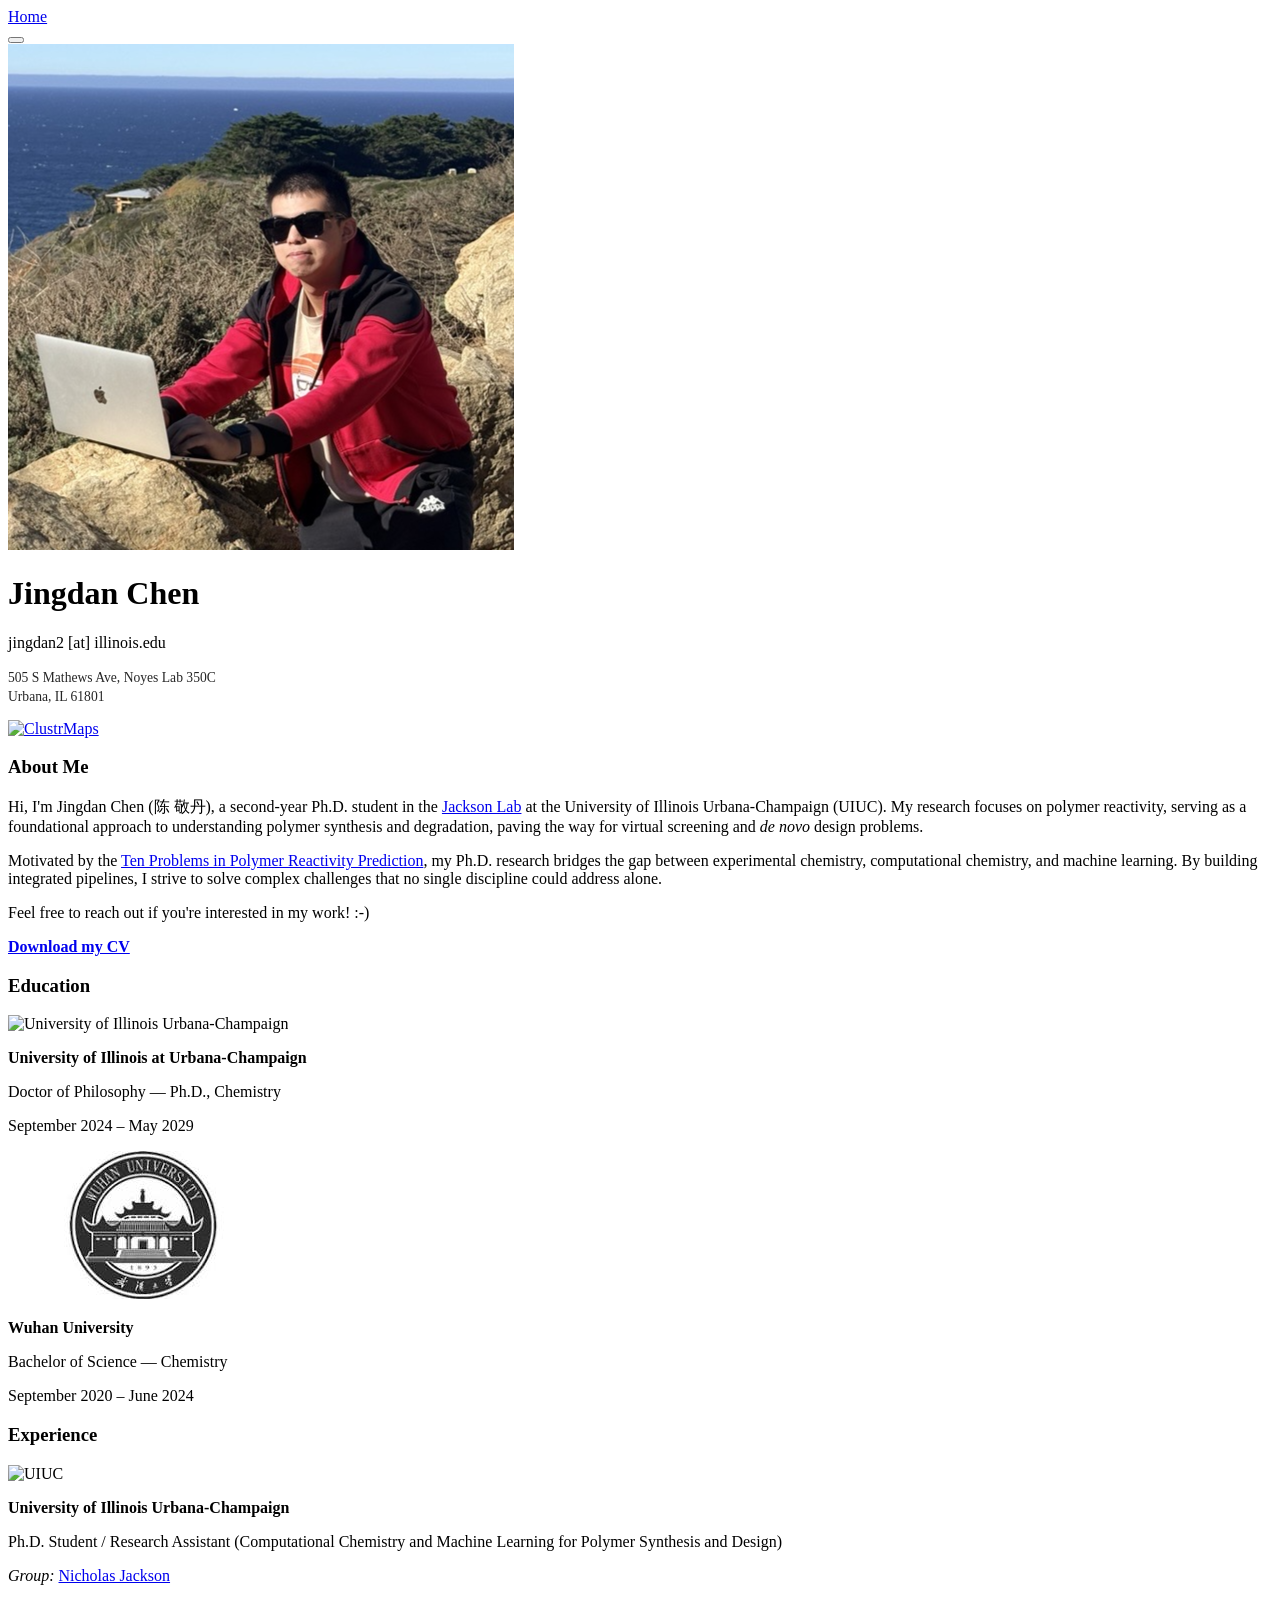
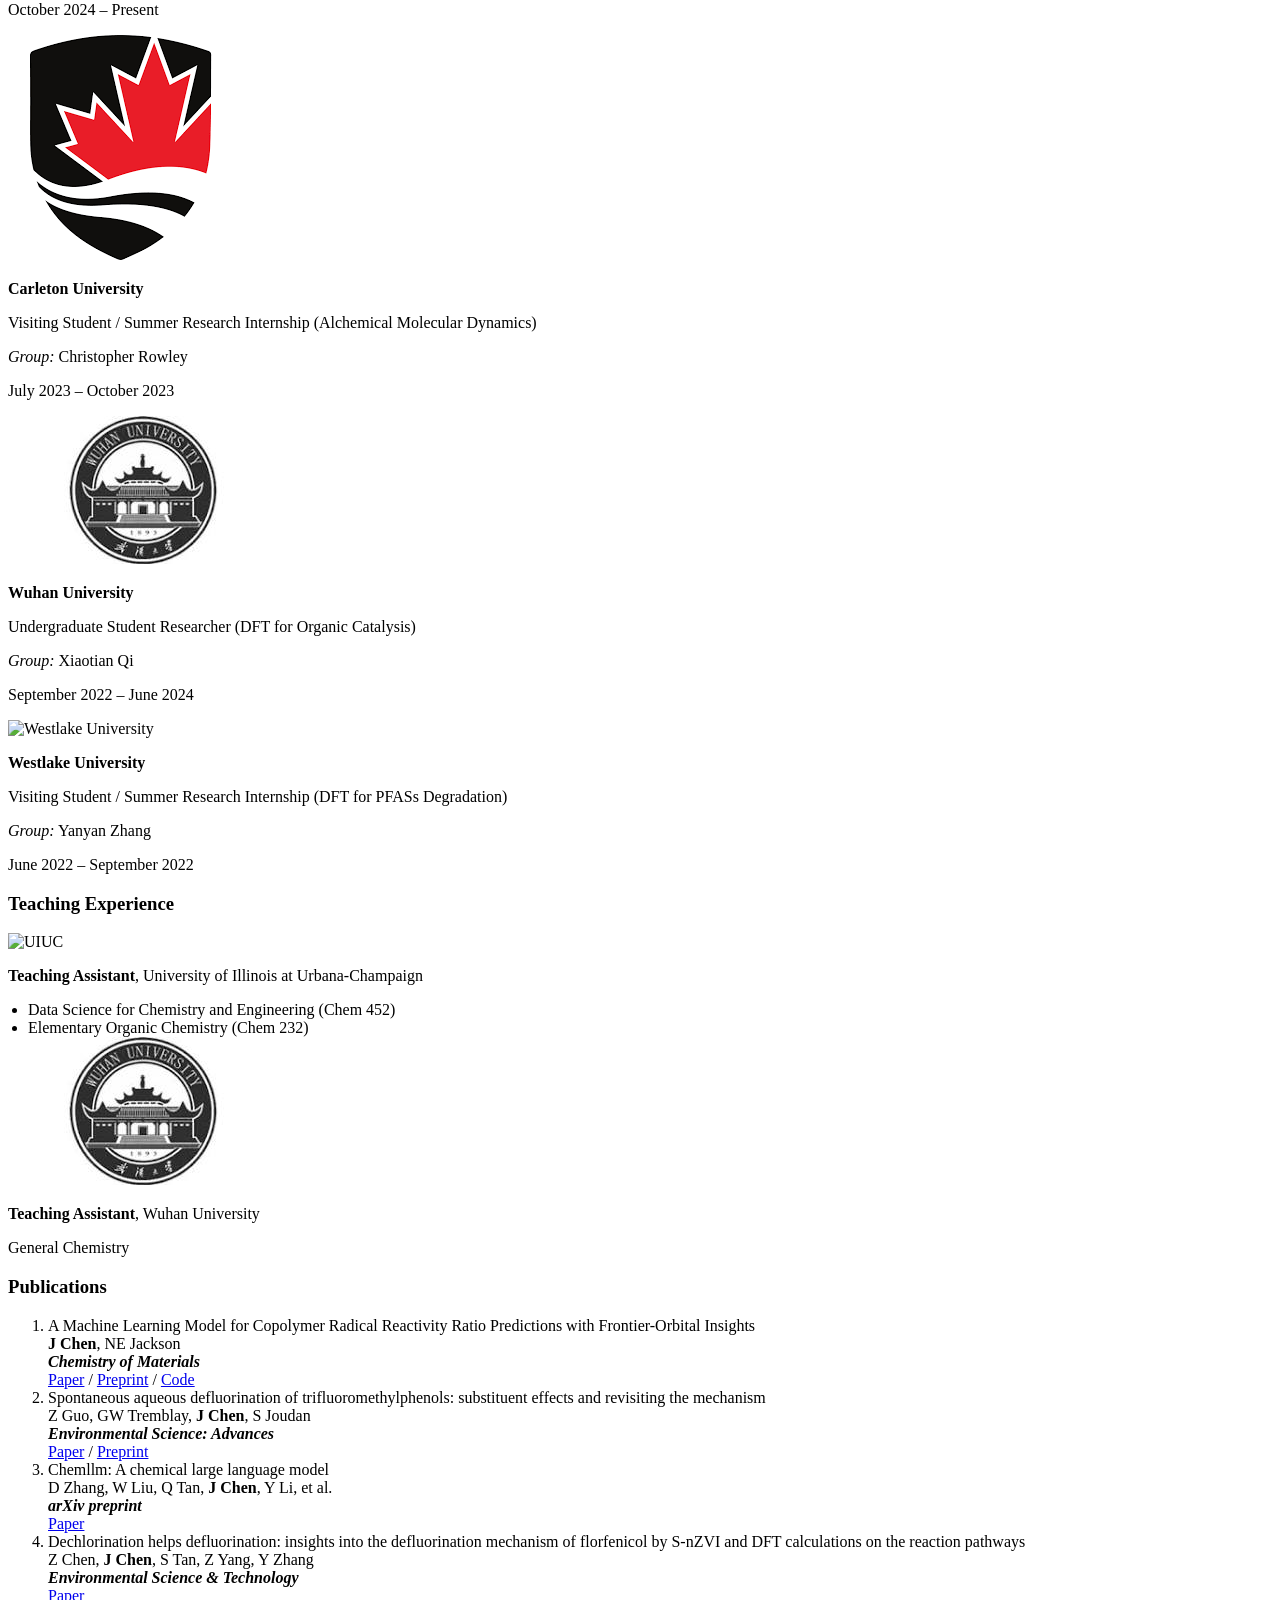
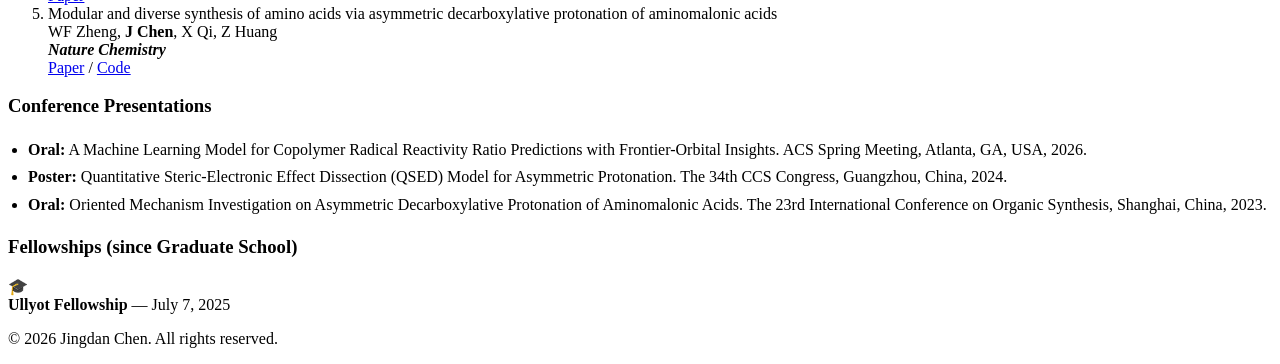
==== index.html @ c94a3d19 "first commmit" ====
<!DOCTYPE html>
<html lang="en-US">

<head>
  <title>Jingdan Chen (陈 敬丹) - Homepage</title>

  <meta charset="UTF-8">
  <meta http-equiv="X-UA-Compatible" content="IE=edge">
  <meta name="viewport" content="width=device-width, initial-scale=1">
  <meta name="description" content="Jingdan Chen (陈 敬丹) is a Ph.D. student in Chemistry at the University of Illinois Urbana-Champaign, working in the Jackson Lab on computational chemistry and ML guided polymer reactivity research.">

  <meta name="keywords" content="Jingdan Chen, 陈 敬丹, University of Illinois Urbana-Champaign, UIUC, Jackson Lab, Computational Chemistry, Machine Learning, Polymer Reactivity, Chemistry">

  <link rel="canonical" href="https://jingdan-chen.github.io/" />

  <link rel="icon" href="assets/img/favicon.png" type="image/png" />

  <!-- Fonts -->
  <link rel="preconnect" href="https://fonts.googleapis.com">
  <link rel="preconnect" href="https://fonts.gstatic.com" crossorigin>
  <link href="https://fonts.googleapis.com/css2?family=Inter:wght@300;400;500;600;700&display=swap" rel="stylesheet">

  <!-- Icons -->
  <link rel=stylesheet href=https://cdnjs.cloudflare.com/ajax/libs/academicons/1.8.6/css/academicons.min.css
    integrity="sha256-uFVgMKfistnJAfoCUQigIl+JfUaP47GrRKjf6CTPVmw=" crossorigin=anonymous>
  <script src="https://kit.fontawesome.com/a860a211d3.js" crossorigin="anonymous"></script>

  <!-- Base CSS (preserved) -->
  <link rel="stylesheet" href="./assets/css/font_sans_serif.css">
  <link rel="stylesheet" href="./assets/css/style-no-dark-mode_old.css">
  <link rel="stylesheet" href="./assets/css/publications-no-dark-mode_old.css">

  <!-- Theme CSS -->
  <link rel="stylesheet" href="./assets/css/theme-claude.css">

</head>

<body class="theme-claude">

  <!-- Top Navigation Bar -->
  <nav class="top-nav">
    <div class="nav-container">
      <div class="nav-left">
        <a href="/">Home</a>
      </div>
      <div class="nav-right">
        <button id="themeToggle" class="theme-toggle" title="Toggle Dark Mode">
          <i class="fa-solid fa-moon"></i>
        </button>
      </div>
    </div>
  </nav>

  <div class="wrapper">
    <!-- Sidebar / Header -->
    <header class="sidebar">
      <div class="profile-card">
        <a class="image avatar"><img src="assets/img/avatar.png" alt="avatar" onerror="this.src='assets/img/avatar.jpg'" /></a>

        <h1 class="site-name">Jingdan Chen</h1>

        <p class="site-email">jingdan2 [at] illinois.edu</p>
        <p class="site-address" style="font-size: 0.85em; opacity: 0.85; margin-top: 0.5rem; line-height: 1.4;">505 S Mathews Ave, Noyes Lab 350C<br>Urbana, IL 61801</p>

        <div class="social-icons">
          <a href="mailto:jingdan2@illinois.edu" title="Email">
            <i class="fa-solid fa-envelope"></i>
          </a>
          <a href="https://scholar.google.co.za/citations?user=YtzG3aMAAAAJ&hl=ja" title="Google Scholar">
            <i class="ai ai-google-scholar"></i>
          </a>
          <a href="https://github.com/Jingdan-Chen" title="GitHub">
            <i class="fa-brands fa-github"></i>
          </a>
          <a href="https://www.linkedin.com/in/jingdan-chen-284756213/" title="LinkedIn">
            <i class="fa-brands fa-linkedin"></i>
          </a>
          <a href="https://medium.com/@jingdann.chen" title="Writing (Medium)">
            <i class="fa-brands fa-medium"></i>
          </a>
        </div>

        <div class="visitor-map sidebar-map">
          <img id="clustrmap-sidebar" src="https://www.clustrmaps.com/map_v2.png?cl=c2714f&w=240&t=tt&d=2TdrBvABEGrBC_bDnUoKBxbOtj0sjGIy1JJrExxZxZM&co=faf9f7&ct=3d3929" alt="ClustrMaps" />
        </div>

      </div>
    </header>

    <!-- Main Content -->
    <section class="content">

      <!-- About Me -->
      <div class="section" id="about-me">
        <h3 class="section-title">About Me</h3>
        <div class="section-body">
          <p>Hi, I'm Jingdan Chen (陈 敬丹), a second-year Ph.D. student in the <a href="https://thejacksonlab.github.io/">Jackson Lab</a> at the University of Illinois Urbana-Champaign (UIUC). My research focuses on polymer reactivity, serving as a foundational approach to understanding polymer synthesis and degradation, paving the way for virtual screening and <em>de novo</em> design problems.</p>

          <p>Motivated by the <a href="https://pubs.acs.org/doi/10.1021/acs.macromol.4c02582">Ten Problems in Polymer Reactivity Prediction</a>, my Ph.D. research bridges the gap between experimental chemistry, computational chemistry, and machine learning. By building integrated pipelines, I strive to solve complex challenges that no single discipline could address alone.</p>

          <p>Feel free to reach out if you're interested in my work! :-)</p>

          <p><strong><a href="assets/cv/jingdan_CV.pdf" target="_blank">Download my CV</a></strong></p>
        </div>
      </div>

      <!-- Education -->
      <div class="section" id="education">
        <h3 class="section-title">Education</h3>
        <div class="section-body">
          <div class="card">
            <div class="experience-item">
              <img src="assets/img/uiuc_logo.png" alt="University of Illinois Urbana-Champaign" class="institution-logo">
              <div class="experience-content">
                <p class="exp-title"><strong>University of Illinois at Urbana-Champaign</strong></p>
                <p class="exp-detail">Doctor of Philosophy — Ph.D., Chemistry</p>
                <p class="exp-period">September 2024 – May 2029</p>
              </div>
            </div>
          </div>
          <div class="card">
            <div class="experience-item">
              <img src="assets/img/whu_logo.jpg" alt="Wuhan University" class="institution-logo">
              <div class="experience-content">
                <p class="exp-title"><strong>Wuhan University</strong></p>
                <p class="exp-detail">Bachelor of Science — Chemistry</p>
                <p class="exp-period">September 2020 – June 2024</p>
              </div>
            </div>
          </div>
        </div>
      </div>

      <!-- Experience -->
      <div class="section" id="experience">
        <h3 class="section-title">Experience</h3>
        <div class="section-body">

          <div class="card timeline-item">
            <div class="experience-item">
              <img src="assets/img/uiuc_logo.png" alt="UIUC" class="institution-logo">
              <div class="experience-content">
                <p class="exp-title"><strong>University of Illinois Urbana-Champaign</strong></p>
                <p class="exp-detail">Ph.D. Student / Research Assistant (Computational Chemistry and Machine Learning for Polymer Synthesis and Design)</p>
                <p class="exp-detail"><em>Group:</em> <a href="https://thejacksonlab.github.io/">Nicholas Jackson</a></p>
                <p class="exp-period">October 2024 – Present</p>
              </div>
            </div>
          </div>

          <div class="card timeline-item">
            <div class="experience-item">
              <img src="assets/img/carletonU_logo.png" alt="Carleton University" class="institution-logo">
              <div class="experience-content">
                <p class="exp-title"><strong>Carleton University</strong></p>
                <p class="exp-detail">Visiting Student / Summer Research Internship (Alchemical Molecular Dynamics)</p>
                <p class="exp-detail"><em>Group:</em> Christopher Rowley</p>
                <p class="exp-period">July 2023 – October 2023</p>
              </div>
            </div>
          </div>

          <div class="card timeline-item">
            <div class="experience-item">
              <img src="assets/img/whu_logo.jpg" alt="Wuhan University" class="institution-logo">
              <div class="experience-content">
                <p class="exp-title"><strong>Wuhan University</strong></p>
                <p class="exp-detail">Undergraduate Student Researcher (DFT for Organic Catalysis)</p>
                <p class="exp-detail"><em>Group:</em> Xiaotian Qi</p>
                <p class="exp-period">September 2022 – June 2024</p>
              </div>
            </div>
          </div>

          <div class="card timeline-item">
            <div class="experience-item">
              <img src="assets/img/westlake_logo.png" alt="Westlake University" class="institution-logo">
              <div class="experience-content">
                <p class="exp-title"><strong>Westlake University</strong></p>
                <p class="exp-detail">Visiting Student / Summer Research Internship (DFT for PFASs Degradation)</p>
                <p class="exp-detail"><em>Group:</em> Yanyan Zhang</p>
                <p class="exp-period">June 2022 – September 2022</p>
              </div>
            </div>
          </div>

        </div>
      </div>

      <!-- Teaching Experience -->
      <div class="section" id="teaching">
        <h3 class="section-title">Teaching Experience</h3>
        <div class="section-body">
          <div class="card">
            <div class="experience-item">
              <img src="assets/img/uiuc_logo.png" alt="UIUC" class="institution-logo">
              <div class="experience-content">
                <p class="exp-title"><strong>Teaching Assistant</strong>, University of Illinois at Urbana-Champaign</p>
                <ul class="exp-detail" style="margin: 0.5rem 0 0 1.25rem; padding: 0;">
                  <li>Data Science for Chemistry and Engineering (Chem 452)</li>
                  <li>Elementary Organic Chemistry (Chem 232)</li>
                </ul>
              </div>
            </div>
          </div>
          <div class="card">
            <div class="experience-item">
              <img src="assets/img/whu_logo.jpg" alt="Wuhan University" class="institution-logo">
              <div class="experience-content">
                <p class="exp-title"><strong>Teaching Assistant</strong>, Wuhan University</p>
                <p class="exp-detail">General Chemistry</p>
              </div>
            </div>
          </div>
        </div>
      </div>

      <!-- Publications -->
      <div class="section" id="publications">
        <h3 class="section-title">Publications</h3>
        <div class="section-body">
          <div class="publications">
            <ol class="bibliography">

              <li>
                <div class="pub-row">
                  <div class="pub-content">
                    <div class="title">A Machine Learning Model for Copolymer Radical Reactivity Ratio Predictions with Frontier-Orbital Insights</div>
                    <div class="author"><strong>J Chen</strong>, NE Jackson</div>
                    <div class="periodical"><em><strong>Chemistry of Materials</strong></em></div>
                    <div class="links">
                      <a href="https://pubs.acs.org/doi/full/10.1021/acs.chemmater.5c01608">Paper</a> / <a href="https://chemrxiv.org/doi/full/10.26434/chemrxiv-2025-d2s45">Preprint</a> / <a href="https://github.com/TheJacksonLab/ReactivityRatios">Code</a>
                    </div>
                  </div>
                </div>
              </li>

              <li>
                <div class="pub-row">
                  <div class="pub-content">
                    <div class="title">Spontaneous aqueous defluorination of trifluoromethylphenols: substituent effects and revisiting the mechanism</div>
                    <div class="author">Z Guo, GW Tremblay, <strong>J Chen</strong>, S Joudan</div>
                    <div class="periodical"><em><strong>Environmental Science: Advances</strong></em></div>
                    <div class="links">
                      <a href="https://pubs.rsc.org/en/content/articlehtml/2025/em/d4em00739e">Paper</a> / <a href="https://chemrxiv.org/doi/full/10.26434/chemrxiv-2024-3b77x">Preprint</a>
                    </div>
                  </div>
                </div>
              </li>

              <li>
                <div class="pub-row">
                  <div class="pub-content">
                    <div class="title">Chemllm: A chemical large language model</div>
                    <div class="author">D Zhang, W Liu, Q Tan, <strong>J Chen</strong>, Y Li, et al.</div>
                    <div class="periodical"><em><strong>arXiv preprint</strong></em></div>
                    <div class="links">
                      <a href="https://arxiv.org/abs/2402.06852">Paper</a>
                    </div>
                  </div>
                </div>
              </li>

              <li>
                <div class="pub-row">
                  <div class="pub-content">
                    <div class="title">Dechlorination helps defluorination: insights into the defluorination mechanism of florfenicol by S-nZVI and DFT calculations on the reaction pathways</div>
                    <div class="author">Z Chen, <strong>J Chen</strong>, S Tan, Z Yang, Y Zhang</div>
                    <div class="periodical"><em><strong>Environmental Science &amp; Technology</strong></em></div>
                    <div class="links">
                      <a href="https://pubs.acs.org/doi/full/10.1021/acs.est.3c07435">Paper</a>
                    </div>
                  </div>
                </div>
              </li>

              <li>
                <div class="pub-row">
                  <div class="pub-content">
                    <div class="title">Modular and diverse synthesis of amino acids via asymmetric decarboxylative protonation of aminomalonic acids</div>
                    <div class="author">WF Zheng, <strong>J Chen</strong>, X Qi, Z Huang</div>
                    <div class="periodical"><em><strong>Nature Chemistry</strong></em></div>
                    <div class="links">
                      <a href="https://www.nature.com/articles/s41557-023-01362-3">Paper</a> / <a href="https://github.com/Jingdan-Chen/IRC_helper">Code</a>
                    </div>
                  </div>
                </div>
              </li>

            </ol>
          </div>
        </div>
      </div>

      <!-- Conference Presentation -->
      <div class="section" id="conference">
        <h3 class="section-title">Conference Presentations</h3>
        <div class="section-body">
          <ul style="margin: 0; padding-left: 1.25rem; line-height: 1.7;">
            <li><strong>Oral:</strong> A Machine Learning Model for Copolymer Radical Reactivity Ratio Predictions with Frontier-Orbital Insights. ACS Spring Meeting, Atlanta, GA, USA, 2026.</li>
            <li><strong>Poster:</strong> Quantitative Steric-Electronic Effect Dissection (QSED) Model for Asymmetric Protonation. The 34th CCS Congress, Guangzhou, China, 2024.</li>
            <li><strong>Oral:</strong> Oriented Mechanism Investigation on Asymmetric Decarboxylative Protonation of Aminomalonic Acids. The 23rd International Conference on Organic Synthesis, Shanghai, China, 2023.</li>
          </ul>
        </div>
      </div>

      <!-- Fellowships -->
      <div class="section" id="fellowships">
        <h3 class="section-title">Fellowships (since Graduate School)</h3>
        <div class="section-body">
          <div class="awards-grid">
            <div class="award-item">
              <span class="award-icon">🎓</span>
              <div class="award-text"><strong>Ullyot Fellowship</strong> — July 7, 2025</div>
            </div>
          </div>
        </div>
      </div>

    </section>

    <footer class="site-footer">
      <p>&copy; 2026 Jingdan Chen. All rights reserved.</p>
    </footer>
  </div>

  <script src="./assets/js/scale.fix.js"></script>
  <script>
    (function() {
      // Theme Management
      const themeToggle = document.getElementById('themeToggle');
      const icon = themeToggle.querySelector('i');
      
      // Function to update map based on current theme
      function updateMap(isDark) {
        const MAP_BASE = 'https://www.clustrmaps.com/map_v2.png?w=240&t=tt&d=2TdrBvABEGrBC_bDnUoKBxbOtj0sjGIy1JJrExxZxZM';
        const co = isDark ? '1a1917' : 'faf9f7';
        const cl = isDark ? 'e28a67' : 'c2714f';
        const ct = isDark ? 'd1cec7' : '3d3929';
        
        const img = document.getElementById('clustrmap-sidebar');
        if (img) {
          img.src = MAP_BASE + '&cl=' + cl + '&co=' + co + '&ct=' + ct;
          // 确保图片被包裹在链接中
          if (!img.parentElement || img.parentElement.tagName !== 'A') {
            const link = document.createElement('a');
            link.href = 'https://clustrmaps.com/site/1c8lz';
            link.title = 'ClustrMaps';
            img.parentNode.insertBefore(link, img);
            link.appendChild(img);
          }
        }
      }

      function setTheme(isDark) {
        if (isDark) {
          document.documentElement.setAttribute('data-theme', 'dark');
          icon.classList.replace('fa-moon', 'fa-sun');
          localStorage.setItem('theme', 'dark');
        } else {
          document.documentElement.setAttribute('data-theme', 'light');
          icon.classList.replace('fa-sun', 'fa-moon');
          localStorage.setItem('theme', 'light');
        }
        updateMap(isDark);
      }

      // Initial theme setup
      const savedTheme = localStorage.getItem('theme');
      const prefersDark = window.matchMedia('(prefers-color-scheme: dark)').matches;
      
      if (savedTheme === 'dark' || (!savedTheme && prefersDark)) {
        setTheme(true);
      } else {
        setTheme(false);
      }

      themeToggle.addEventListener('click', () => {
        const isDark = document.documentElement.getAttribute('data-theme') === 'dark';
        setTheme(!isDark);
      });

      // Listen for system theme changes if no saved preference
      window.matchMedia('(prefers-color-scheme: dark)').addEventListener('change', (e) => {
        if (!localStorage.getItem('theme')) {
          setTheme(e.matches);
        }
      });

      // Intersection Observer for fade-in animations
      if ('IntersectionObserver' in window) {
        var observer = new IntersectionObserver(function(entries) {
          entries.forEach(function(entry) {
            if (entry.isIntersecting) {
              entry.target.classList.add('visible');
              observer.unobserve(entry.target);
            }
          });
        }, { threshold: 0.1 });

        document.querySelectorAll('.section').forEach(function(el) {
          observer.observe(el);
        });
      }
    })();
  </script>

</body>

</html>
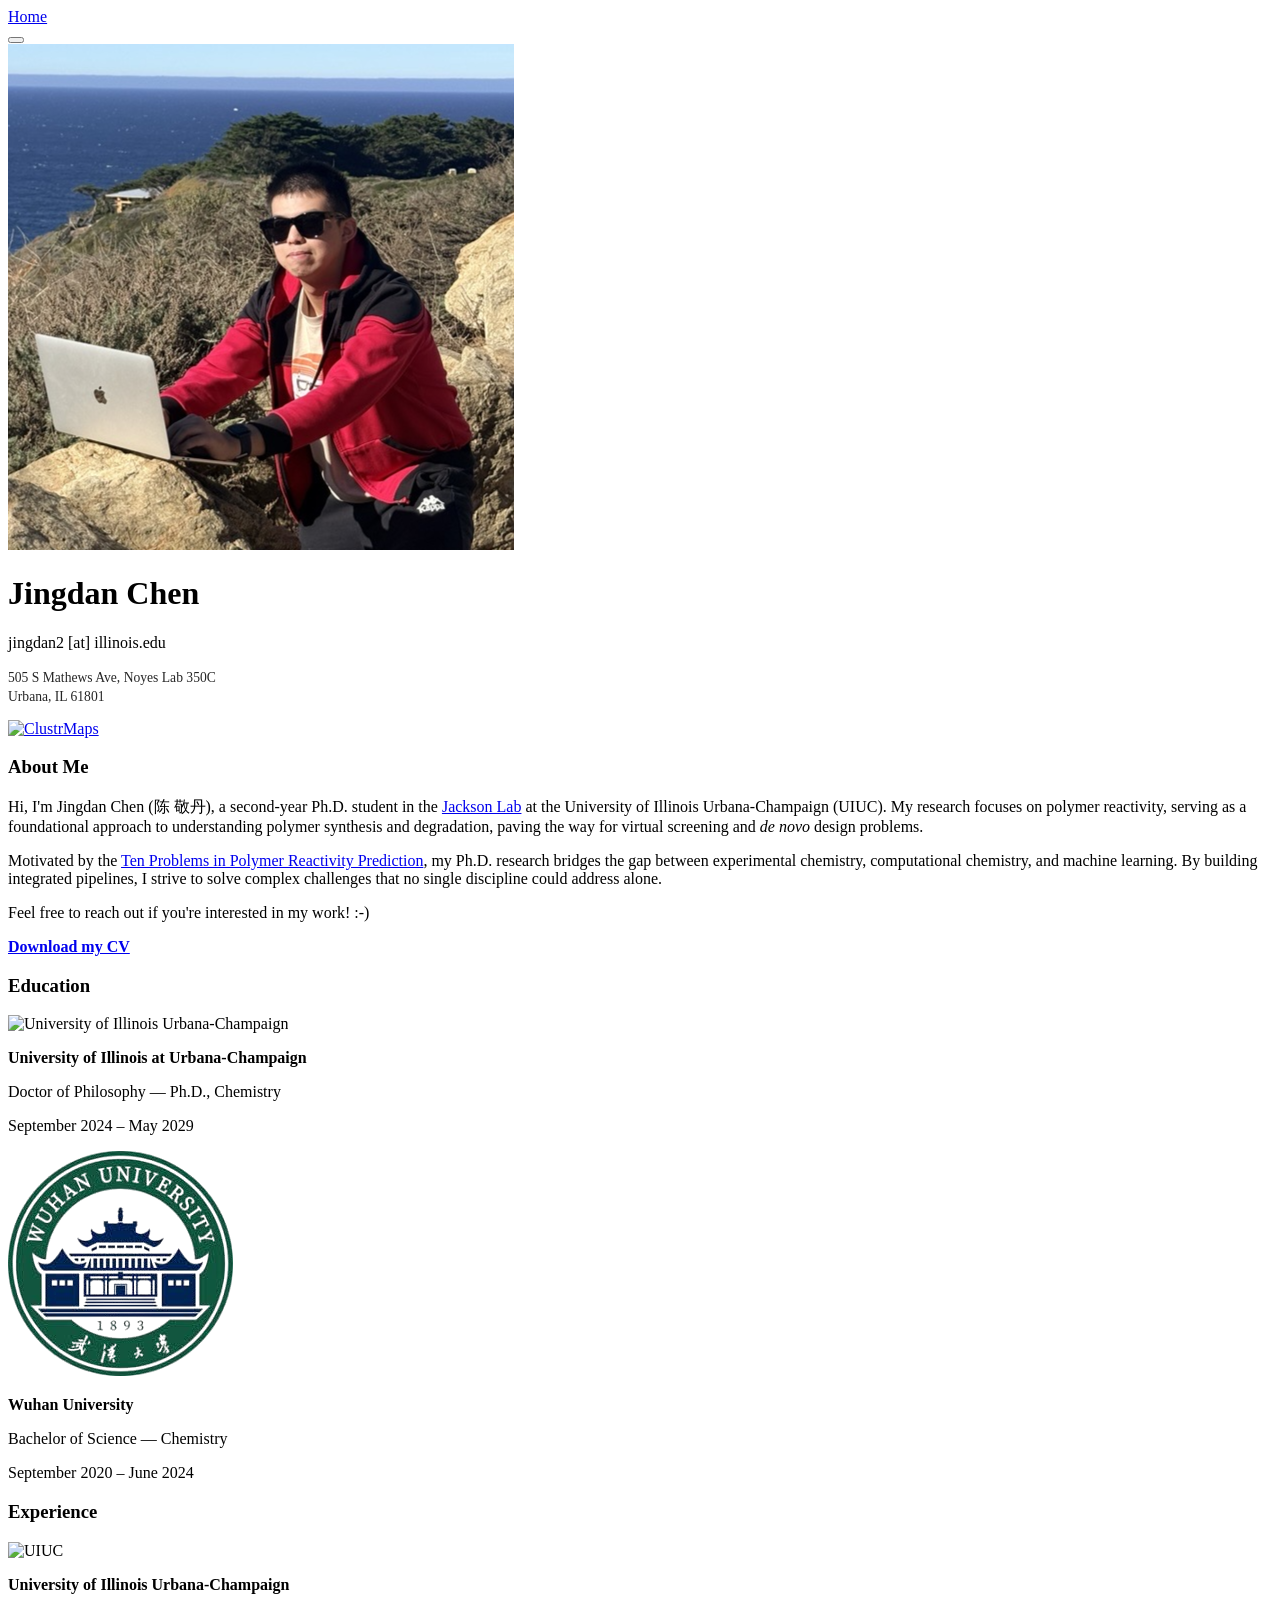
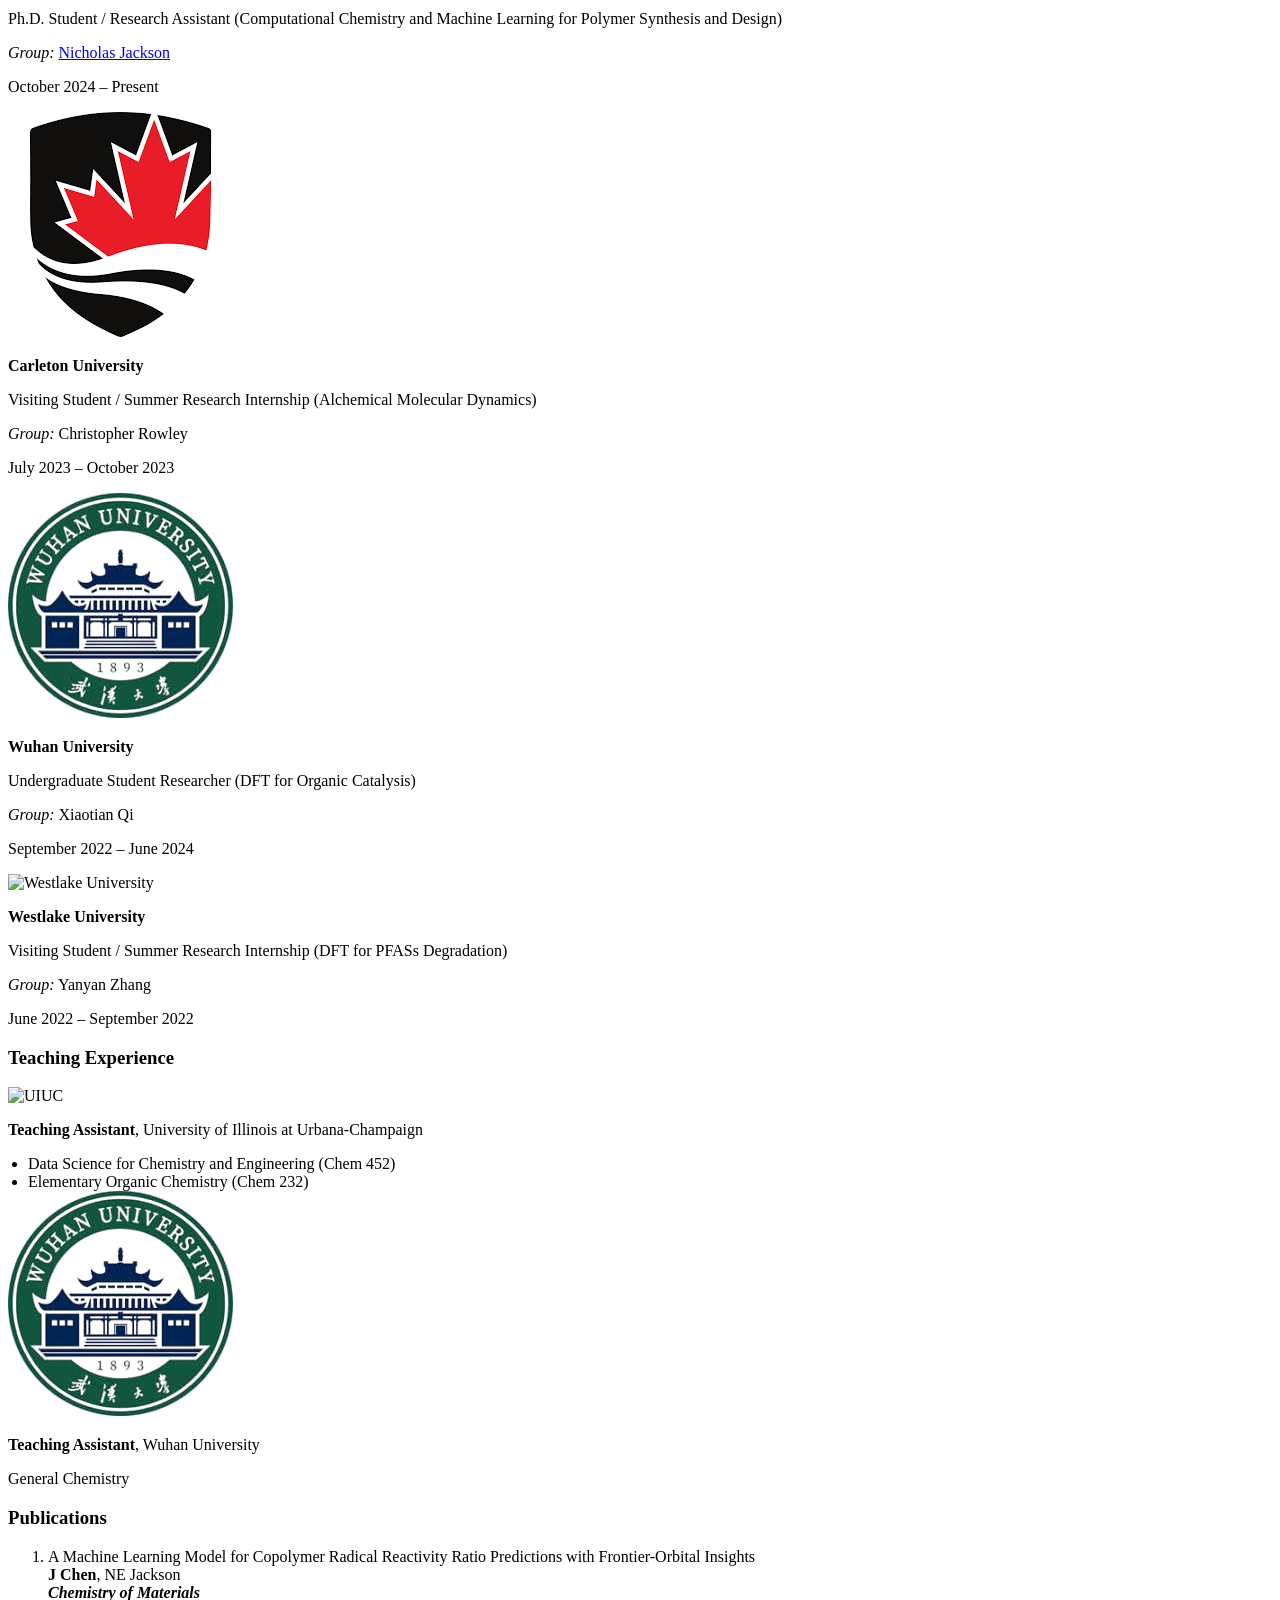
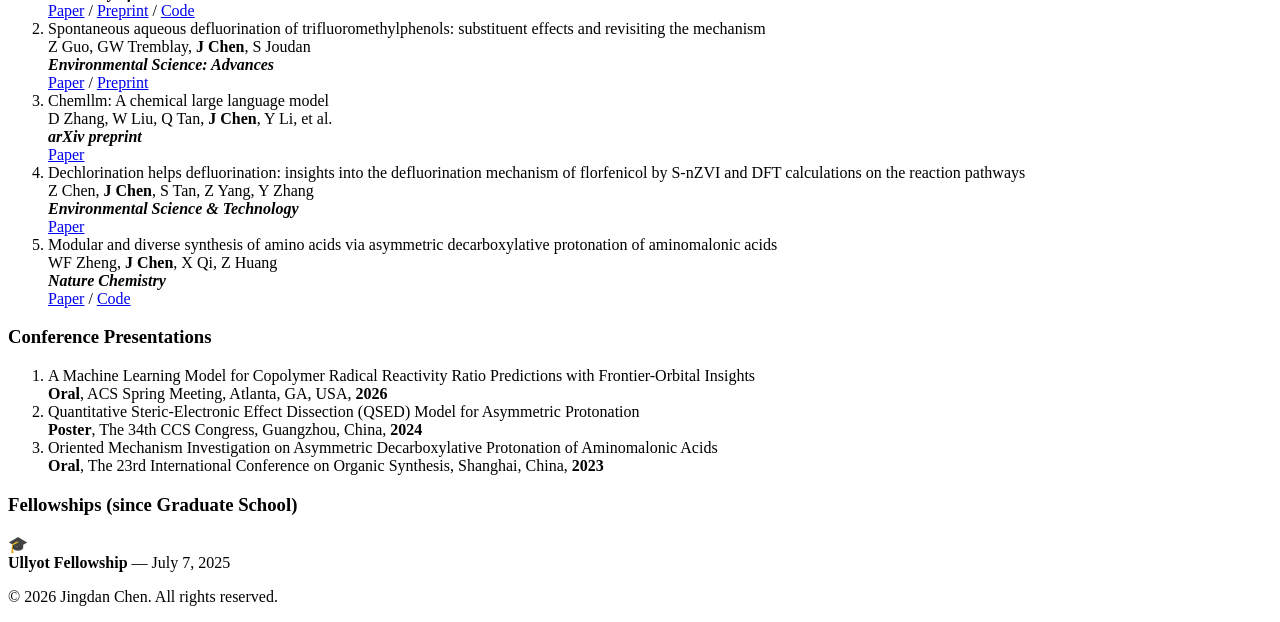
==== commit dc624852: "rev logo-conf" ====
--- a/index.html
+++ b/index.html
@@ -120,7 +120,7 @@
           </div>
           <div class="card">
             <div class="experience-item">
-              <img src="assets/img/whu_logo.jpg" alt="Wuhan University" class="institution-logo">
+              <img src="assets/img/whu_logo.png" alt="Wuhan University" class="institution-logo">
               <div class="experience-content">
                 <p class="exp-title"><strong>Wuhan University</strong></p>
                 <p class="exp-detail">Bachelor of Science — Chemistry</p>
@@ -162,7 +162,7 @@
 
           <div class="card timeline-item">
             <div class="experience-item">
-              <img src="assets/img/whu_logo.jpg" alt="Wuhan University" class="institution-logo">
+              <img src="assets/img/whu_logo.png" alt="Wuhan University" class="institution-logo">
               <div class="experience-content">
                 <p class="exp-title"><strong>Wuhan University</strong></p>
                 <p class="exp-detail">Undergraduate Student Researcher (DFT for Organic Catalysis)</p>
@@ -205,7 +205,7 @@
           </div>
           <div class="card">
             <div class="experience-item">
-              <img src="assets/img/whu_logo.jpg" alt="Wuhan University" class="institution-logo">
+              <img src="assets/img/whu_logo.png" alt="Wuhan University" class="institution-logo">
               <div class="experience-content">
                 <p class="exp-title"><strong>Teaching Assistant</strong>, Wuhan University</p>
                 <p class="exp-detail">General Chemistry</p>
@@ -296,11 +296,38 @@
       <div class="section" id="conference">
         <h3 class="section-title">Conference Presentations</h3>
         <div class="section-body">
-          <ul style="margin: 0; padding-left: 1.25rem; line-height: 1.7;">
-            <li><strong>Oral:</strong> A Machine Learning Model for Copolymer Radical Reactivity Ratio Predictions with Frontier-Orbital Insights. ACS Spring Meeting, Atlanta, GA, USA, 2026.</li>
-            <li><strong>Poster:</strong> Quantitative Steric-Electronic Effect Dissection (QSED) Model for Asymmetric Protonation. The 34th CCS Congress, Guangzhou, China, 2024.</li>
-            <li><strong>Oral:</strong> Oriented Mechanism Investigation on Asymmetric Decarboxylative Protonation of Aminomalonic Acids. The 23rd International Conference on Organic Synthesis, Shanghai, China, 2023.</li>
-          </ul>
+          <div class="publications">
+            <ol class="bibliography">
+
+              <li>
+                <div class="pub-row">
+                  <div class="pub-content">
+                    <div class="title">A Machine Learning Model for Copolymer Radical Reactivity Ratio Predictions with Frontier-Orbital Insights</div>
+                    <div class="author"><strong>Oral</strong>, ACS Spring Meeting, Atlanta, GA, USA, <strong>2026</strong></div>
+                  </div>
+                </div>
+              </li>
+
+              <li>
+                <div class="pub-row">
+                  <div class="pub-content">
+                    <div class="title">Quantitative Steric-Electronic Effect Dissection (QSED) Model for Asymmetric Protonation</div>
+                    <div class="author"><strong>Poster</strong>, The 34th CCS Congress, Guangzhou, China, <strong>2024</strong></div>
+                  </div>
+                </div>
+              </li>
+
+              <li>
+                <div class="pub-row">
+                  <div class="pub-content">
+                    <div class="title">Oriented Mechanism Investigation on Asymmetric Decarboxylative Protonation of Aminomalonic Acids</div>
+                    <div class="author"><strong>Oral</strong>, The 23rd International Conference on Organic Synthesis, Shanghai, China, <strong>2023</strong></div>
+                  </div>
+                </div>
+              </li>
+
+            </ol>
+          </div>
         </div>
       </div>
 
@@ -333,24 +360,26 @@
       
       // Function to update map based on current theme
       function updateMap(isDark) {
-        const MAP_BASE = 'https://www.clustrmaps.com/map_v2.png?w=240&t=tt&d=2TdrBvABEGrBC_bDnUoKBxbOtj0sjGIy1JJrExxZxZM';
-        const co = isDark ? '1a1917' : 'faf9f7';
-        const cl = isDark ? 'e28a67' : 'c2714f';
-        const ct = isDark ? 'd1cec7' : '3d3929';
-        
-        const img = document.getElementById('clustrmap-sidebar');
-        if (img) {
-          img.src = MAP_BASE + '&cl=' + cl + '&co=' + co + '&ct=' + ct;
-          // 确保图片被包裹在链接中
-          if (!img.parentElement || img.parentElement.tagName !== 'A') {
-            const link = document.createElement('a');
-            link.href = 'https://clustrmaps.com/site/1c8lz';
-            link.title = 'ClustrMaps';
-            img.parentNode.insertBefore(link, img);
-            link.appendChild(img);
-          }
+      // Updated the 'd' parameter to match your current ClustrMaps code
+      const MAP_BASE = 'https://www.clustrmaps.com/map_v2.png?w=240&t=tt&d=1By7uMfeGG8iDZmbum8LdR3o3FRxBc4F_gVWcqkBtHI';
+      const co = isDark ? '1a1917' : 'faf9f7';
+      const cl = isDark ? 'e28a67' : 'c2714f';
+      const ct = isDark ? 'd1cec7' : '3d3929';
+      
+      const img = document.getElementById('clustrmap-sidebar');
+      if (img) {
+        img.src = MAP_BASE + '&cl=' + cl + '&co=' + co + '&ct=' + ct;
+        // 确保图片被包裹在链接中
+        if (!img.parentElement || img.parentElement.tagName !== 'A') {
+          const link = document.createElement('a');
+          // Updated the href site ID to match your current profile
+          link.href = 'https://clustrmaps.com/site/1c9op';
+          link.title = 'ClustrMaps';
+          img.parentNode.insertBefore(link, img);
+          link.appendChild(img);
         }
       }
+    }
 
       function setTheme(isDark) {
         if (isDark) {
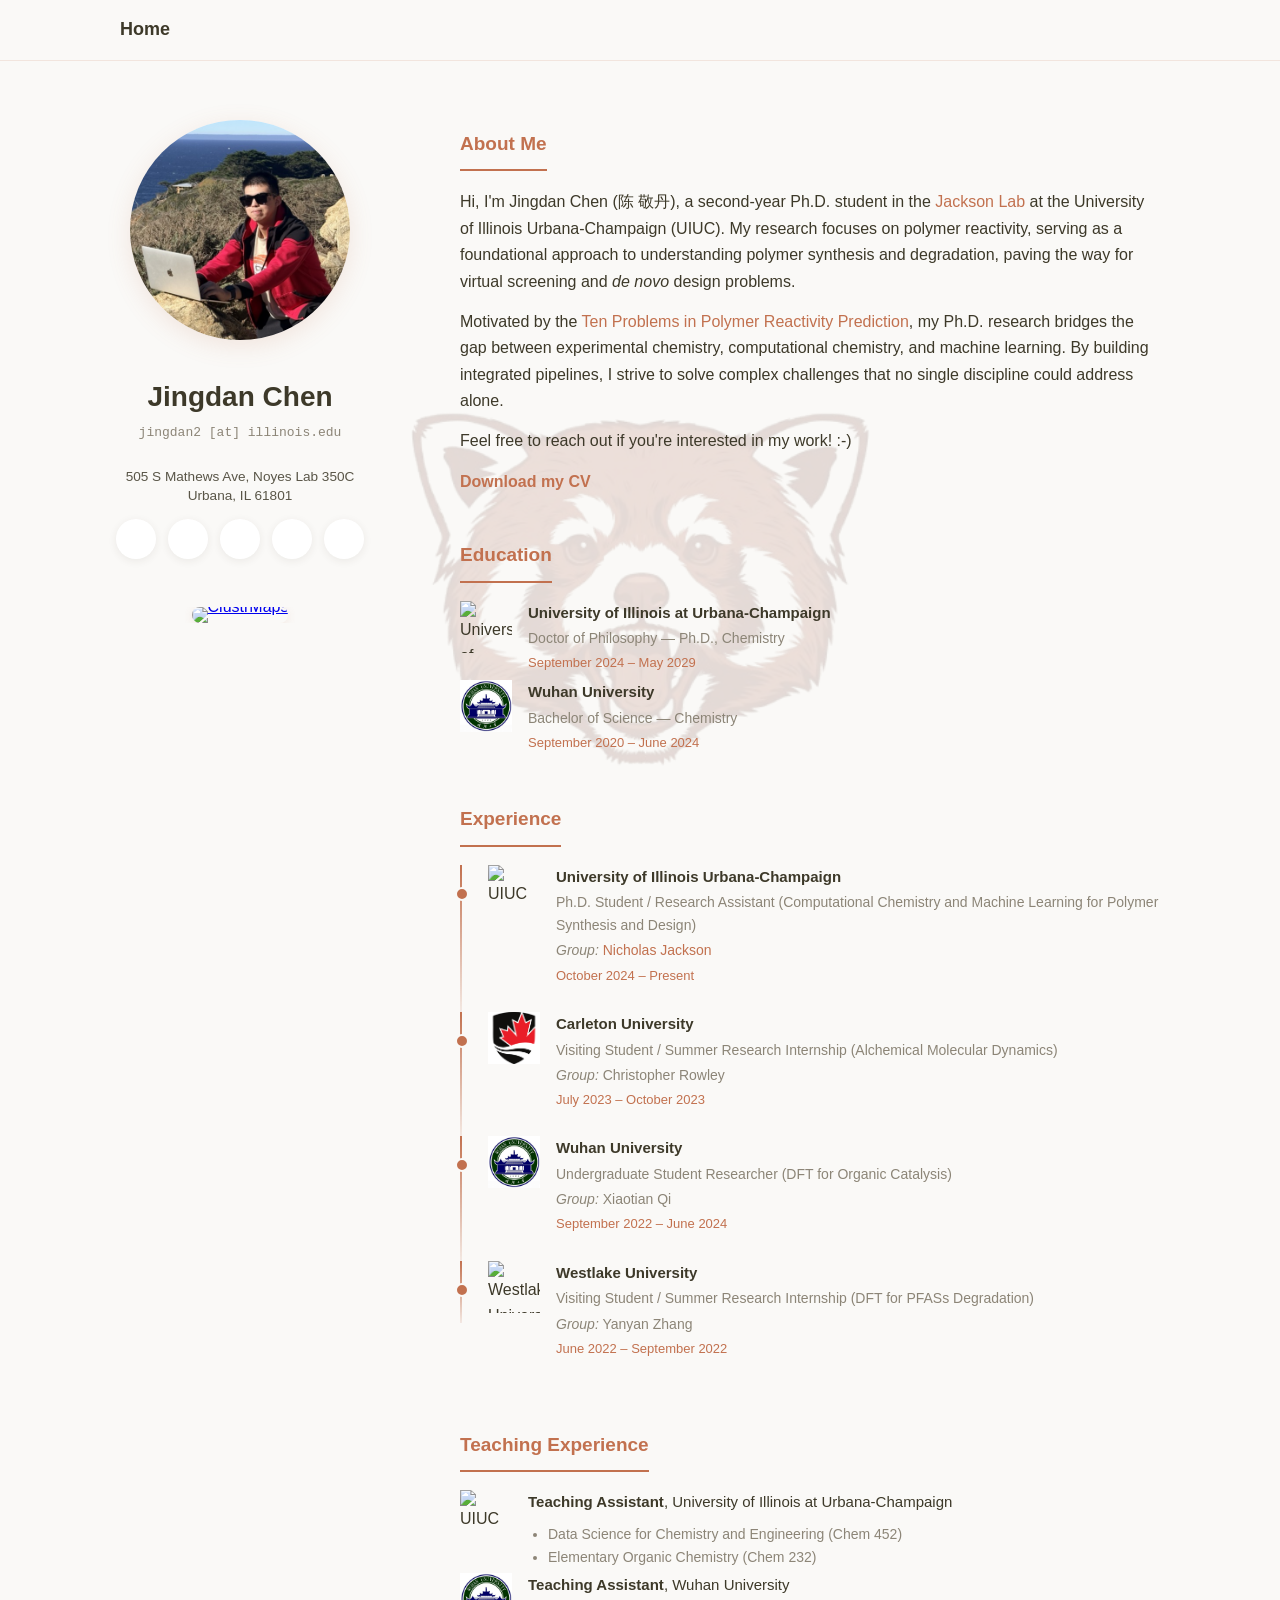
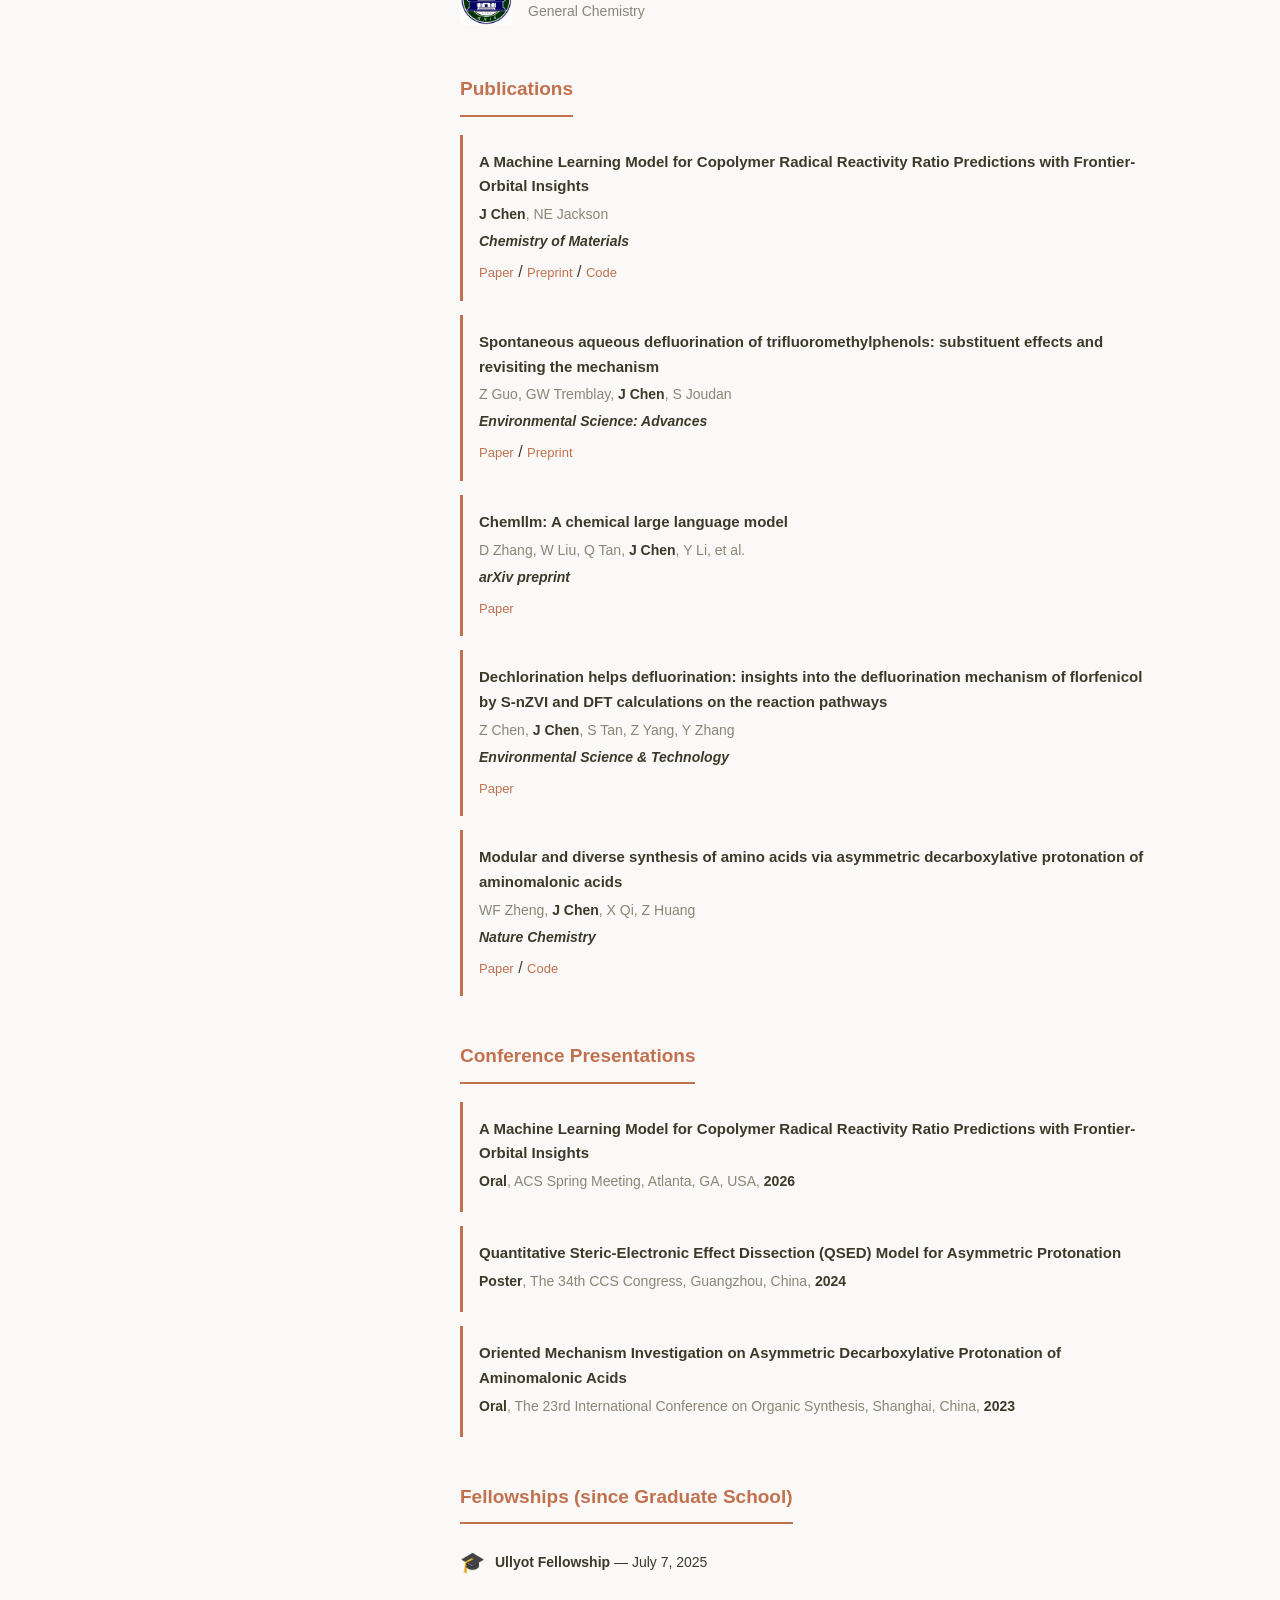
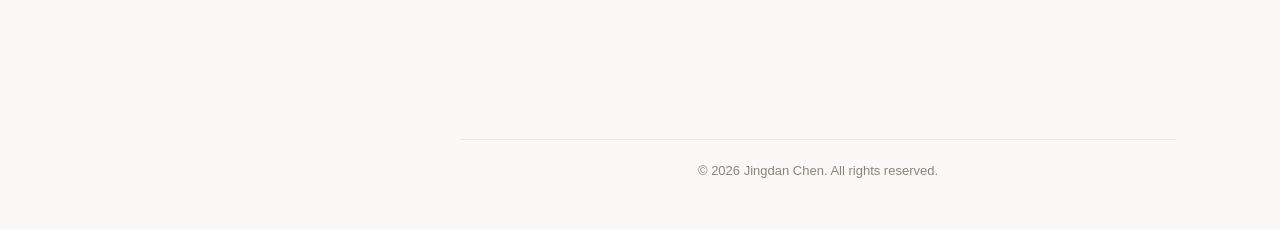
==== commit 5f07a834: "mobile support" ====
--- a/index.html
+++ b/index.html
@@ -6,7 +6,7 @@
 
   <meta charset="UTF-8">
   <meta http-equiv="X-UA-Compatible" content="IE=edge">
-  <meta name="viewport" content="width=device-width, initial-scale=1">
+  <meta name="viewport" content="width=device-width, initial-scale=1, viewport-fit=cover">
   <meta name="description" content="Jingdan Chen (陈 敬丹) is a Ph.D. student in Chemistry at the University of Illinois Urbana-Champaign, working in the Jackson Lab on computational chemistry and ML guided polymer reactivity research.">
 
   <meta name="keywords" content="Jingdan Chen, 陈 敬丹, University of Illinois Urbana-Champaign, UIUC, Jackson Lab, Computational Chemistry, Machine Learning, Polymer Reactivity, Chemistry">
@@ -31,11 +31,13 @@
   <link rel="stylesheet" href="./assets/css/publications-no-dark-mode_old.css">
 
   <!-- Theme CSS -->
-  <link rel="stylesheet" href="./assets/css/theme-claude.css">
+  <link rel="stylesheet" href="./assets/css/theme-claude.css?v=1.1">
 
 </head>
 
 <body class="theme-claude">
+
+  <div class="page-decoration-bg" aria-hidden="true"></div>
 
   <!-- Top Navigation Bar -->
   <nav class="top-nav">
--- a/assets/css/theme-claude.css
+++ b/assets/css/theme-claude.css
@@ -0,0 +1,725 @@
+/* ============================================
+   Theme A: "Claude Warmth" — 温暖两栏风格
+   Claude warm terracotta palette + two-column layout
+   ============================================ */
+
+:root {
+  --claude-bg: #FAF9F7;
+  --claude-text: #3D3929;
+  --claude-accent: #C2714F;
+  --claude-secondary: #8C8577;
+  --claude-sidebar-bg: transparent;
+  --claude-card-shadow: rgba(194, 113, 79, 0.15);
+  --claude-border: rgba(194, 113, 79, 0.2);
+  --claude-social-bg: #FFFFFF;
+  --claude-social-text: #8B7355;
+  --claude-footer-border: rgba(194, 113, 79, 0.15);
+  /* Decorative background image: 0 = invisible, 1 = full strength (higher = less transparent) */
+  --claude-decoration-opacity: 0.14;
+  --claude-decoration-image: url("../img/red_panda_bg.png");
+}
+
+@media (prefers-color-scheme: dark) {
+  :root:not([data-theme="light"]) {
+    --claude-bg: #1A1917;
+    --claude-text: #D1CEC7;
+    --claude-accent: #E28A67;
+    --claude-secondary: #9B9488;
+    --claude-sidebar-bg: transparent;
+    --claude-card-shadow: rgba(0, 0, 0, 0.3);
+    --claude-border: rgba(226, 138, 103, 0.2);
+    --claude-social-bg: #22211E;
+    --claude-social-text: #D1CEC7;
+    --claude-footer-border: rgba(226, 138, 103, 0.15);
+    --claude-decoration-opacity: 0.08;
+    --claude-decoration-image: url("../img/red_panda_bg_dark.png");
+  }
+}
+
+/* 手动切换支持 */
+[data-theme="dark"] {
+  --claude-bg: #1A1917;
+  --claude-text: #D1CEC7;
+  --claude-accent: #E28A67;
+  --claude-secondary: #9B9488;
+  --claude-sidebar-bg: transparent;
+  --claude-card-shadow: rgba(0, 0, 0, 0.3);
+  --claude-border: rgba(226, 138, 103, 0.2);
+  --claude-social-bg: #22211E;
+  --claude-social-text: #D1CEC7;
+  --claude-footer-border: rgba(226, 138, 103, 0.15);
+  --claude-decoration-opacity: 0.08;
+  --claude-decoration-image: url("../img/red_panda_bg_dark.png");
+}
+
+/* 强制浅色模式变量 */
+[data-theme="light"] {
+  --claude-bg: #FAF9F7;
+  --claude-text: #3D3929;
+  --claude-accent: #C2714F;
+  --claude-secondary: #8C8577;
+  --claude-sidebar-bg: transparent;
+  --claude-card-shadow: rgba(194, 113, 79, 0.15);
+  --claude-border: rgba(194, 113, 79, 0.2);
+  --claude-social-bg: #FFFFFF;
+  --claude-social-text: #8B7355;
+  --claude-footer-border: rgba(194, 113, 79, 0.15);
+  --claude-decoration-opacity: 0.14;
+  --claude-decoration-image: url("../img/red_panda_bg.png");
+}
+
+body.theme-claude {
+  background-color: var(--claude-bg);
+  color: var(--claude-text);
+  font-family: "Inter", -apple-system, BlinkMacSystemFont, sans-serif;
+  font-size: 16px;
+  line-height: 1.65;
+  font-weight: 400;
+  padding: 0;
+  transition: background-color 0.3s ease, color 0.3s ease;
+}
+
+/* Full-viewport decorative image behind content (opacity via CSS variable) */
+body.theme-claude .page-decoration-bg {
+  position: fixed;
+  inset: 0;
+  z-index: 0;
+  pointer-events: none;
+  background-color: transparent;
+  background-image: var(--claude-decoration-image);
+  background-repeat: no-repeat;
+  background-position: center 85%;
+  background-size: min(920px, 95vw) auto;
+  background-attachment: fixed;
+  opacity: var(--claude-decoration-opacity);
+  transition: opacity 0.35s ease;
+}
+
+/* fixed backgrounds are flaky on some mobile browsers */
+@media (max-width: 768px) {
+  body.theme-claude .page-decoration-bg {
+    background-attachment: scroll;
+    background-position: center bottom;
+  }
+}
+
+/* --- Top Navigation Bar --- */
+body.theme-claude .top-nav {
+  position: fixed;
+  top: 0;
+  left: 0;
+  right: 0;
+  min-height: 60px;
+  height: auto;
+  box-sizing: border-box;
+  padding-top: env(safe-area-inset-top, 0px);
+  padding-left: env(safe-area-inset-left, 0px);
+  padding-right: env(safe-area-inset-right, 0px);
+  background-color: var(--claude-bg);
+  border-bottom: 1px solid var(--claude-footer-border);
+  display: flex;
+  justify-content: center;
+  align-items: center;
+  z-index: 1000;
+  transition: all 0.3s ease;
+}
+
+body.theme-claude .nav-container {
+  max-width: 1120px;
+  width: 100%;
+  min-height: 60px;
+  display: flex;
+  justify-content: space-between;
+  align-items: center;
+  padding: 0 40px;
+  box-sizing: border-box;
+}
+
+body.theme-claude .nav-left a {
+  font-weight: 600;
+  font-size: 18px;
+  color: var(--claude-text);
+  text-decoration: none;
+  transition: color 0.2s ease;
+}
+
+body.theme-claude .nav-left a:hover {
+  color: var(--claude-accent);
+}
+
+body.theme-claude .nav-right .theme-toggle {
+  background: none;
+  border: none;
+  color: var(--claude-text);
+  font-size: 20px;
+  cursor: pointer;
+  padding: 8px;
+  border-radius: 50%;
+  display: flex;
+  align-items: center;
+  justify-content: center;
+  transition: all 0.2s ease;
+}
+
+body.theme-claude .nav-right .theme-toggle:hover {
+  background-color: var(--claude-border);
+  color: var(--claude-accent);
+}
+
+/* --- Theme Switcher --- */
+body.theme-claude .theme-switcher {
+  position: fixed;
+  bottom: 24px;
+  right: 24px;
+  z-index: 1000;
+  display: flex;
+  gap: 8px;
+  background: #FFFFFF;
+  padding: 8px 12px;
+  border-radius: 50px;
+  box-shadow: 0 2px 12px rgba(61, 57, 41, 0.12);
+}
+
+body.theme-claude .theme-btn {
+  width: 28px;
+  height: 28px;
+  border: 2px solid transparent;
+  border-radius: 50%;
+  cursor: pointer;
+  background: none;
+  padding: 0;
+  display: flex;
+  align-items: center;
+  justify-content: center;
+  transition: border-color 0.2s ease;
+}
+
+body.theme-claude .theme-btn.active {
+  border-color: #C2714F;
+}
+
+body.theme-claude .theme-dot {
+  width: 16px;
+  height: 16px;
+  border-radius: 50%;
+  display: block;
+}
+
+body.theme-claude .dot-claude { background: #C2714F; }
+body.theme-claude .dot-apple  { background: #0071E3; }
+body.theme-claude .dot-fusion { background: #B5654A; }
+
+/* --- Wrapper: two-column layout --- */
+body.theme-claude .wrapper {
+  position: relative;
+  z-index: 1;
+  max-width: 1120px;
+  width: 100%;
+  margin: 0 auto;
+  display: flex;
+  flex-wrap: wrap;
+  align-items: flex-start;
+  min-height: 100vh;
+}
+
+/* --- Sidebar: fixed, top-aligned --- */
+body.theme-claude .sidebar {
+  width: 320px;
+  flex-shrink: 0;
+  position: fixed; /* 从 sticky 改为 fixed，确保完全固定 */
+  left: calc(50% - 560px); /* 560px 是 wrapper 1120px 的一半 */
+  top: calc(60px + env(safe-area-inset-top, 0px));
+  height: calc(100vh - 60px - env(safe-area-inset-top, 0px));
+  overflow-y: auto;
+  text-align: center;
+  box-sizing: border-box;
+  display: flex;
+  flex-direction: column;
+  justify-content: flex-start;
+  align-items: center;
+  padding-top: 60px; /* 进一步往下挪 */
+  z-index: 100;
+}
+
+body.theme-claude .profile-card {
+  padding: 0 20px;
+  width: 100%;
+  box-sizing: border-box;
+}
+
+body.theme-claude .image.avatar {
+  margin: 0 auto 32px;
+  display: block;
+}
+
+body.theme-claude .image.avatar img {
+  width: 220px;
+  height: 220px;
+  border-radius: 50%;
+  padding: 0;
+  box-shadow: 0 6px 24px var(--claude-card-shadow);
+  object-fit: cover;
+}
+
+body.theme-claude .site-name {
+  font-size: 28px;
+  font-weight: 700;
+  color: var(--claude-text);
+  margin: 0 0 8px;
+  line-height: 1.2;
+}
+
+body.theme-claude .site-email {
+  font-size: 13px;
+  color: var(--claude-secondary);
+  font-family: "Ubuntu Mono", "SF Mono", monospace;
+  margin: 0 0 24px;
+  word-break: break-all;
+}
+
+/* --- Social Icons: single row --- */
+body.theme-claude .social-icons {
+  display: flex;
+  justify-content: center;
+  gap: 12px;
+  margin-bottom: 0;
+  flex-wrap: wrap;
+}
+
+/* --- Sidebar visitor map --- */
+body.theme-claude .sidebar-map {
+  display: flex;
+  justify-content: center;
+  align-items: center;
+  margin: 48px auto 0;
+  width: 240px; /* 调整宽度以对齐文字边缘 */
+  background-color: transparent;
+  border: none; /* 移除边框 */
+  border-radius: 12px;
+  box-shadow: none; /* 移除阴影 */
+  transition: all 0.3s ease;
+  box-sizing: border-box;
+  overflow: hidden;
+  line-height: 0;
+}
+
+body.theme-claude .sidebar-map:hover {
+  transform: translateY(-4px);
+  /* 悬浮时可以保留轻微的阴影或不加，这里先移除以保持极简 */
+}
+
+body.theme-claude .sidebar-map img,
+body.theme-claude .sidebar-map canvas {
+  max-width: 100%;
+  width: 100%;
+  height: auto !important;
+  display: block;
+  border: none;
+}
+
+/* Hide footer map for Claude theme */
+body.theme-claude .site-footer .visitor-map {
+  display: none;
+}
+
+body.theme-claude .social-icons a {
+  display: inline-flex;
+  align-items: center;
+  justify-content: center;
+  width: 40px;
+  height: 40px;
+  border-radius: 50%;
+  background: var(--claude-social-bg);
+  color: var(--claude-social-text) !important;
+  font-size: 1.1rem;
+  line-height: 1;
+  margin: 0;
+  box-shadow: 0 2px 8px rgba(61, 57, 41, 0.08);
+  transition: all 0.2s ease;
+}
+
+body.theme-claude .social-icons a:hover {
+  background: var(--claude-accent);
+  color: #FFFFFF !important;
+  transform: translateY(-3px);
+  box-shadow: 0 6px 16px var(--claude-card-shadow);
+}
+
+body.theme-claude .social-icons a i {
+  font-size: 1.2rem;
+}
+
+/* --- Main Content: right column --- */
+body.theme-claude .content {
+  flex: 1;
+  min-width: 0;
+  padding: 120px 40px 80px 60px; /* 顶部增加 padding 往下挪 */
+  box-sizing: border-box;
+  margin-left: 320px; /* 为左侧固定栏留出空间 */
+}
+
+/* --- Sections --- */
+body.theme-claude .section {
+  margin-bottom: 44px;
+  opacity: 0;
+  transform: translateY(12px);
+  transition: opacity 0.45s ease, transform 0.45s ease;
+}
+
+body.theme-claude .section.visible {
+  opacity: 1;
+  transform: translateY(0);
+}
+
+body.theme-claude .section-title {
+  font-size: 19px;
+  font-weight: 600;
+  color: var(--claude-accent);
+  margin: 0 0 18px;
+  padding-bottom: 10px;
+  border-bottom: 2px solid var(--claude-accent);
+  display: inline-block;
+}
+
+body.theme-claude .section-body {
+  color: var(--claude-text);
+}
+
+body.theme-claude .section-body p {
+  margin: 0 0 14px;
+}
+
+body.theme-claude .section-body a {
+  color: var(--claude-accent);
+  text-decoration: none;
+  transition: color 0.2s ease;
+}
+
+body.theme-claude .section-body a:hover {
+  color: var(--claude-accent);
+  filter: brightness(1.2);
+}
+
+/* --- Cards: no background, clean --- */
+body.theme-claude .card {
+  background: transparent;
+  border-radius: 0;
+  padding: 0;
+  margin-bottom: 0;
+  box-shadow: none;
+}
+
+/* --- Timeline items (Education & Experience) --- */
+body.theme-claude .timeline-item {
+  position: relative;
+  margin-left: 20px;
+  padding-left: 8px;
+  padding-bottom: 20px;
+}
+
+body.theme-claude .timeline-item::before {
+  content: '';
+  position: absolute;
+  left: -20px;
+  top: 0;
+  bottom: 0;
+  width: 2px;
+  background: linear-gradient(to bottom, var(--claude-accent), rgba(194, 113, 79, 0.12));
+}
+
+body.theme-claude .timeline-item:last-child::before {
+  bottom: 50%;
+}
+
+body.theme-claude .timeline-item::after {
+  content: '';
+  position: absolute;
+  left: -25px;
+  top: 22px;
+  width: 10px;
+  height: 10px;
+  border-radius: 50%;
+  background: var(--claude-accent);
+  border: 2px solid var(--claude-bg);
+}
+
+body.theme-claude .experience-item {
+  display: flex;
+  align-items: flex-start;
+  margin-bottom: 0;
+  padding-bottom: 4px;
+}
+
+body.theme-claude .institution-logo {
+  width: 52px;
+  height: 52px;
+  object-fit: contain;
+  margin-right: 16px;
+  flex-shrink: 0;
+}
+
+/* 移除深色模式下的 Logo 滤镜，保持彩色 */
+@media (prefers-color-scheme: dark) {
+  body.theme-claude .institution-logo {
+    filter: none;
+  }
+}
+
+body.theme-claude .experience-content {
+  flex: 1;
+}
+
+body.theme-claude .experience-content p {
+  margin: 0 0 2px;
+}
+
+body.theme-claude .exp-title {
+  font-size: 15px;
+  color: var(--claude-text);
+}
+
+body.theme-claude .exp-detail {
+  font-size: 14px;
+  color: var(--claude-secondary);
+}
+
+body.theme-claude .exp-period {
+  font-size: 13px;
+  color: var(--claude-accent);
+  font-weight: 500;
+}
+
+/* --- Project card --- */
+body.theme-claude .project-card {
+  font-size: 15px;
+  line-height: 1.6;
+}
+
+/* --- Publications --- */
+body.theme-claude .publications {
+  margin-top: 0;
+}
+
+body.theme-claude .publications ol.bibliography {
+  list-style: none;
+  padding: 0;
+  margin: 0;
+}
+
+body.theme-claude .publications ol.bibliography li {
+  padding: 15px 0 15px 16px;
+  border-left: 3px solid var(--claude-accent);
+  margin-bottom: 14px;
+  min-height: auto;
+}
+
+body.theme-claude .pub-row {
+  display: block;
+}
+
+body.theme-claude .pub-content {
+  padding: 0;
+}
+
+body.theme-claude .publications ol.bibliography li .title {
+  font-weight: 600;
+  font-size: 15px;
+  color: var(--claude-text);
+  margin-bottom: 4px;
+}
+
+body.theme-claude .publications ol.bibliography li .author {
+  font-size: 14px;
+  color: var(--claude-secondary);
+  margin-bottom: 4px;
+}
+
+body.theme-claude .publications ol.bibliography li .periodical {
+  font-size: 14px;
+  color: var(--claude-accent);
+  margin-bottom: 6px;
+}
+
+body.theme-claude .publications ol.bibliography li .links a {
+  color: var(--claude-accent);
+  font-size: 13px;
+  font-weight: 500;
+}
+
+body.theme-claude .publications ol.bibliography li .links a:hover {
+  filter: brightness(1.2);
+}
+
+/* --- Awards --- */
+body.theme-claude .awards-grid {
+  display: flex;
+  flex-direction: column;
+  gap: 8px;
+}
+
+body.theme-claude .award-item {
+  display: flex;
+  align-items: center;
+  gap: 10px;
+  background: transparent;
+  padding: 4px 0;
+}
+
+body.theme-claude .award-icon {
+  font-size: 20px;
+  flex-shrink: 0;
+}
+
+body.theme-claude .award-text {
+  font-size: 14px;
+  color: var(--claude-text);
+}
+
+body.theme-claude .award-text a {
+  color: var(--claude-accent);
+}
+
+/* --- Footer --- */
+body.theme-claude .site-footer {
+  position: static !important;
+  float: none !important;
+  width: 100%;
+  flex-basis: 100%;
+  text-align: center;
+  padding: 32px 24px 40px 380px; /* 增加左边距以避开固定侧边栏 */
+  box-sizing: border-box;
+  border-top: none !important; /* 强制移除可能继承的边框 */
+}
+
+body.theme-claude .site-footer p {
+  font-size: 13px;
+  color: var(--claude-secondary);
+  margin: 0;
+  padding-top: 20px;
+  border-top: 1px solid var(--claude-footer-border) !important;
+  display: block; /* 恢复为块级元素以覆盖整个右侧宽度 */
+}
+
+body.theme-claude .visitor-map {
+  margin-bottom: 16px;
+}
+
+body.theme-claude .visitor-map img {
+  max-width: 240px;
+  width: 100%;
+  border-radius: 10px;
+  box-shadow: 0 2px 10px rgba(194, 113, 79, 0.12);
+  transition: box-shadow 0.2s ease;
+}
+
+body.theme-claude .visitor-map img:hover {
+  box-shadow: 0 4px 16px rgba(194, 113, 79, 0.2);
+}
+
+/* --- Headings override --- */
+body.theme-claude h1,
+body.theme-claude h2,
+body.theme-claude h3,
+body.theme-claude h4 {
+  color: var(--claude-text);
+}
+
+body.theme-claude strong {
+  color: var(--claude-text);
+}
+
+/* --- Responsive --- */
+@media (max-width: 1080px) {
+  body.theme-claude .wrapper {
+    width: 100%;
+    flex-direction: column;
+    /* Clear fixed .top-nav (60px); was overlapping profile when sidebar is static */
+    padding: calc(60px + env(safe-area-inset-top, 0px)) 20px 0;
+    box-sizing: border-box;
+  }
+
+  /* .top-nav already applies safe-area insets; keep gutters modest on narrow screens */
+  body.theme-claude .nav-container {
+    padding-left: 16px;
+    padding-right: 16px;
+  }
+
+  body.theme-claude .sidebar {
+    width: 100%;
+    max-width: 100%;
+    position: static;
+    left: auto;
+    height: auto;
+    padding: 24px 0 20px;
+    overflow: visible;
+    margin-left: 0;
+  }
+
+  body.theme-claude .content {
+    padding: 24px 0 48px !important;
+    margin-left: 0 !important;
+    width: 100% !important;
+    max-width: 100% !important;
+    box-sizing: border-box !important;
+  }
+
+  body.theme-claude .site-footer {
+    padding: 32px 16px;
+    padding-bottom: max(32px, env(safe-area-inset-bottom, 0px));
+  }
+
+  body.theme-claude .site-footer p {
+    border-top: none;
+    padding-top: 0;
+  }
+
+  body.theme-claude .image.avatar img {
+    width: 140px;
+    height: 140px;
+  }
+
+  body.theme-claude .theme-switcher {
+    bottom: 16px;
+    right: 16px;
+  }
+
+  body.theme-claude .experience-content {
+    min-width: 0;
+  }
+}
+
+/* Publication teasers: fixed 270px width overflows small screens */
+@media (max-width: 768px) {
+  body.theme-claude .publications ol.bibliography li .teaser {
+    max-width: 100%;
+    width: 100%;
+    height: auto;
+    aspect-ratio: 270 / 123;
+    margin-left: 0;
+    box-sizing: border-box;
+  }
+
+  body.theme-claude .section-body {
+    overflow-wrap: anywhere;
+    word-break: break-word;
+  }
+}
+
+@media (max-width: 480px) {
+  body.theme-claude .card {
+    padding: 14px 16px;
+  }
+
+  body.theme-claude .section {
+    margin-bottom: 32px;
+  }
+
+  body.theme-claude .experience-item {
+    align-items: flex-start;
+    gap: 12px;
+  }
+
+  body.theme-claude .institution-logo {
+    margin-right: 12px;
+  }
+}
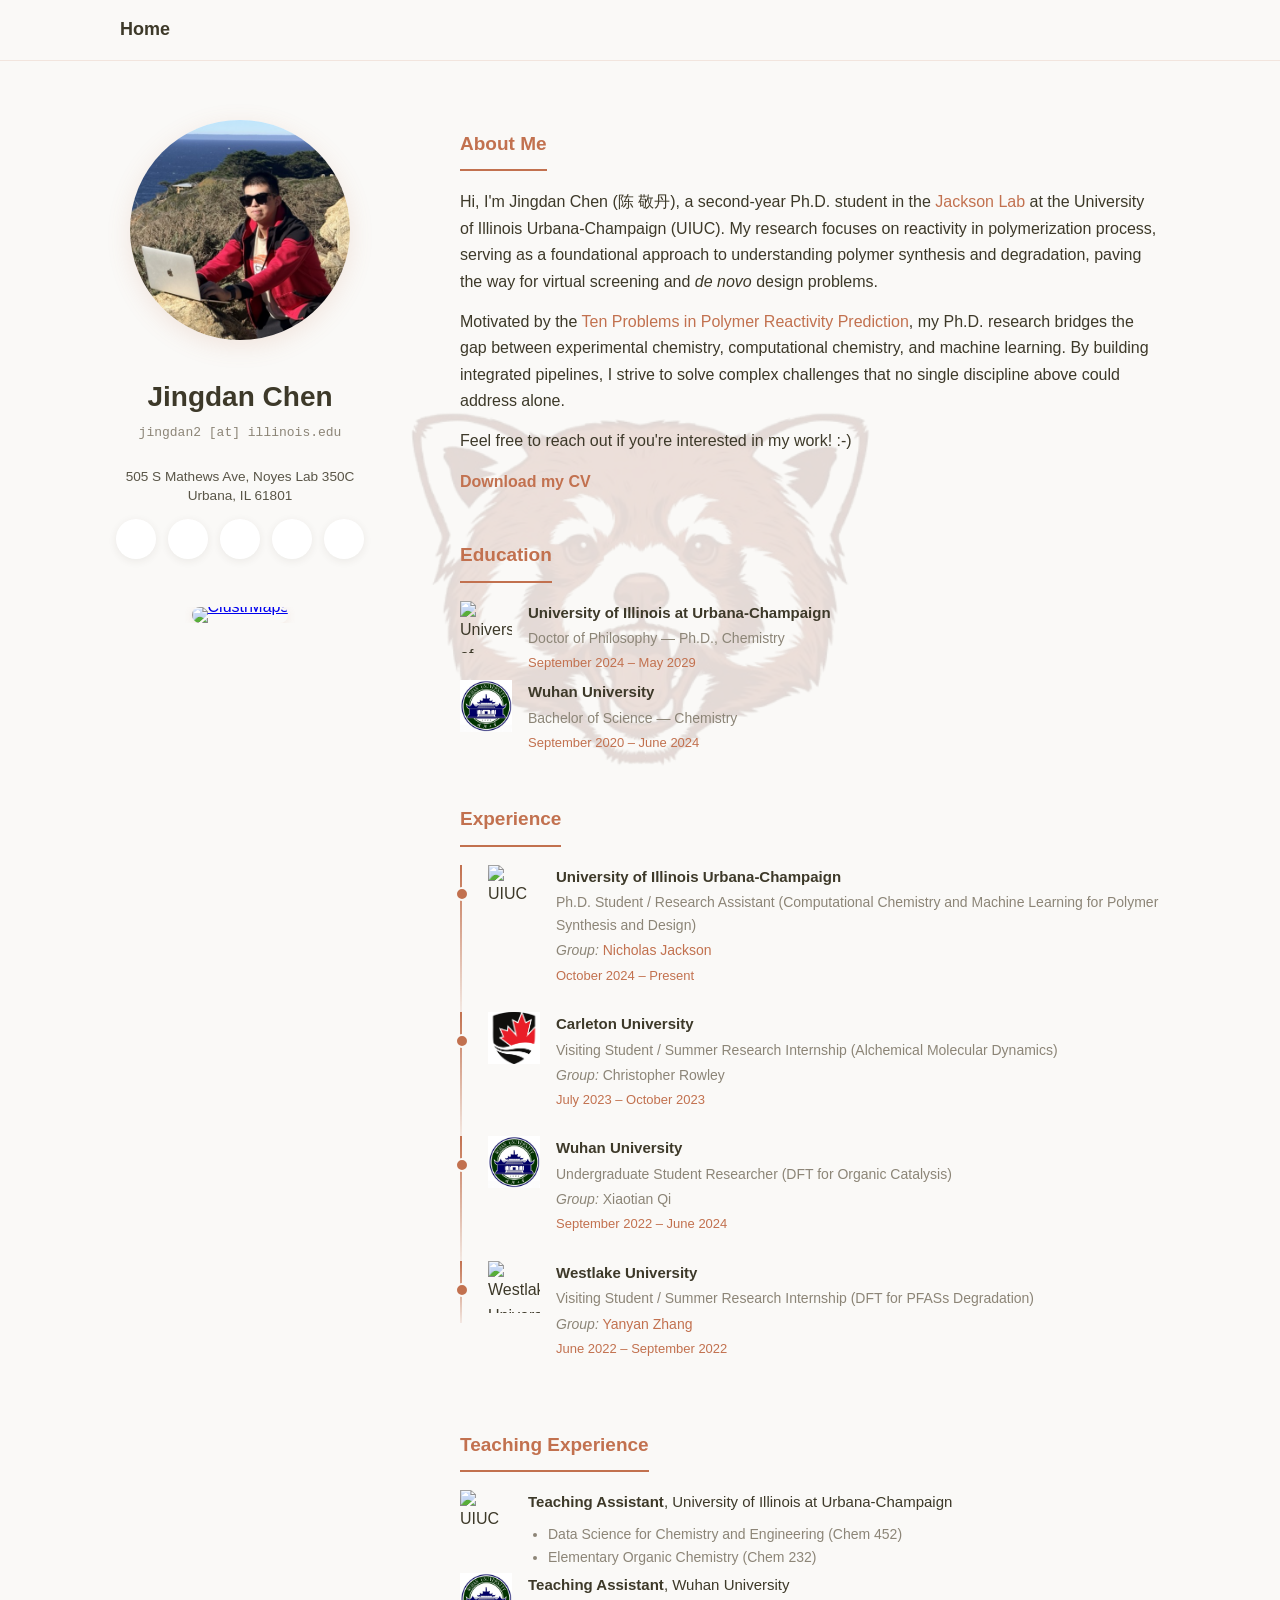
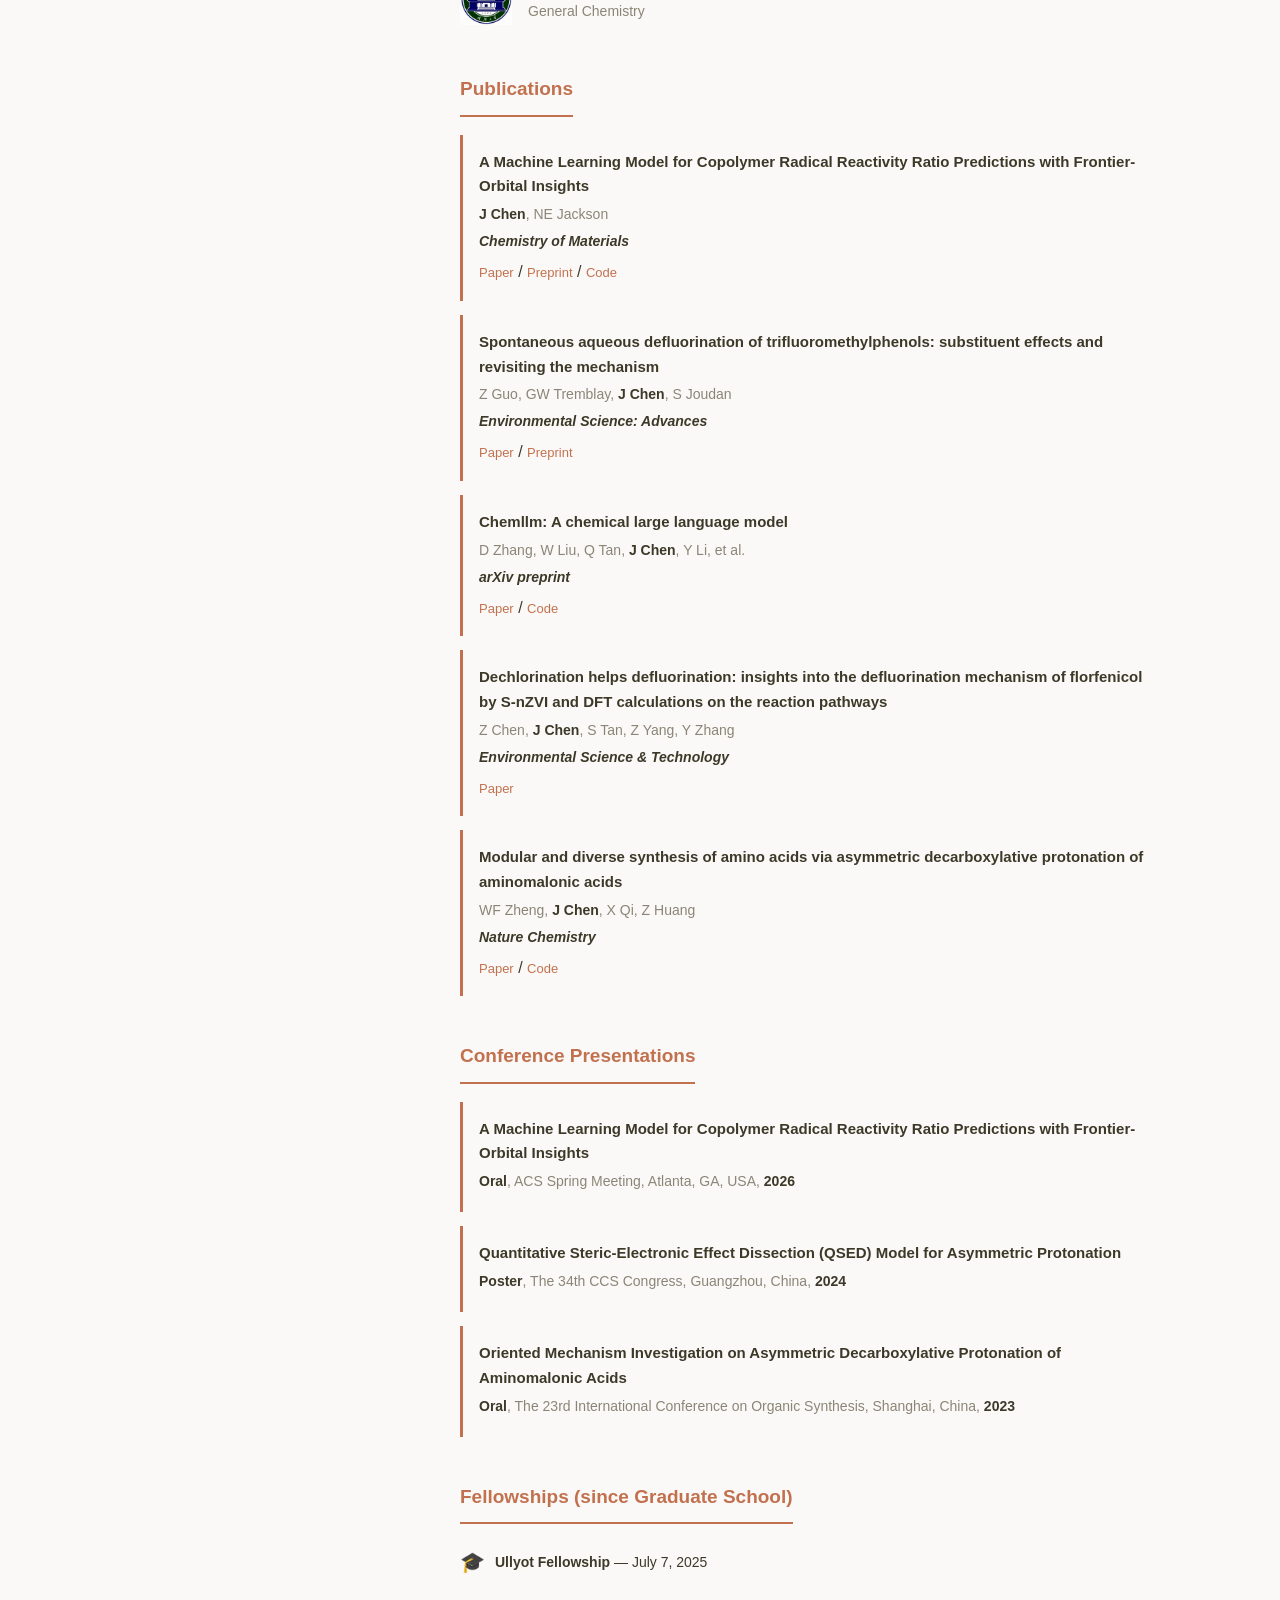
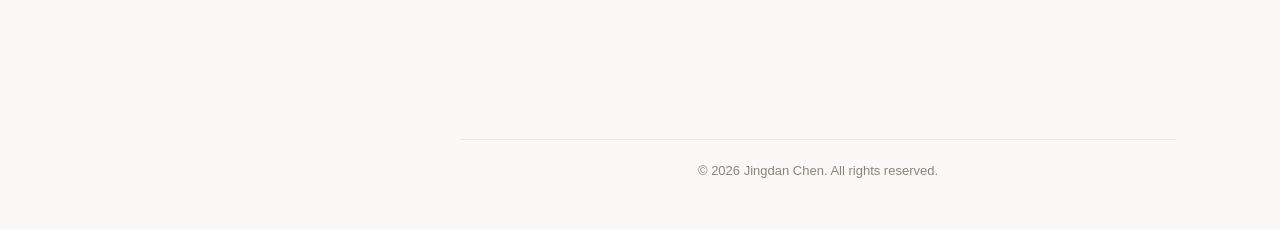
==== commit f4f03f9c: "update-040926" ====
--- a/index.html
+++ b/index.html
@@ -96,9 +96,9 @@
       <div class="section" id="about-me">
         <h3 class="section-title">About Me</h3>
         <div class="section-body">
-          <p>Hi, I'm Jingdan Chen (陈 敬丹), a second-year Ph.D. student in the <a href="https://thejacksonlab.github.io/">Jackson Lab</a> at the University of Illinois Urbana-Champaign (UIUC). My research focuses on polymer reactivity, serving as a foundational approach to understanding polymer synthesis and degradation, paving the way for virtual screening and <em>de novo</em> design problems.</p>
-
-          <p>Motivated by the <a href="https://pubs.acs.org/doi/10.1021/acs.macromol.4c02582">Ten Problems in Polymer Reactivity Prediction</a>, my Ph.D. research bridges the gap between experimental chemistry, computational chemistry, and machine learning. By building integrated pipelines, I strive to solve complex challenges that no single discipline could address alone.</p>
+          <p>Hi, I'm Jingdan Chen (陈 敬丹), a second-year Ph.D. student in the <a href="https://thejacksonlab.github.io/">Jackson Lab</a> at the University of Illinois Urbana-Champaign (UIUC). My research focuses on reactivity in polymerization process, serving as a foundational approach to understanding polymer synthesis and degradation, paving the way for virtual screening and <em>de novo</em> design problems.</p>
+
+          <p>Motivated by the <a href="https://pubs.acs.org/doi/10.1021/acs.macromol.4c02582">Ten Problems in Polymer Reactivity Prediction</a>, my Ph.D. research bridges the gap between experimental chemistry, computational chemistry, and machine learning. By building integrated pipelines, I strive to solve complex challenges that no single discipline above could address alone.</p>
 
           <p>Feel free to reach out if you're interested in my work! :-)</p>
 
@@ -180,7 +180,7 @@
               <div class="experience-content">
                 <p class="exp-title"><strong>Westlake University</strong></p>
                 <p class="exp-detail">Visiting Student / Summer Research Internship (DFT for PFASs Degradation)</p>
-                <p class="exp-detail"><em>Group:</em> Yanyan Zhang</p>
+                <p class="exp-detail"><em>Group:</em> <a href="https://environ-chem.lab.westlake.edu.cn/index.htm">Yanyan Zhang</a></p>
                 <p class="exp-period">June 2022 – September 2022</p>
               </div>
             </div>
@@ -257,7 +257,7 @@
                     <div class="author">D Zhang, W Liu, Q Tan, <strong>J Chen</strong>, Y Li, et al.</div>
                     <div class="periodical"><em><strong>arXiv preprint</strong></em></div>
                     <div class="links">
-                      <a href="https://arxiv.org/abs/2402.06852">Paper</a>
+                      <a href="https://arxiv.org/abs/2402.06852">Paper</a> / <a href="https://huggingface.co/AI4Chem">Code</a>
                     </div>
                   </div>
                 </div>
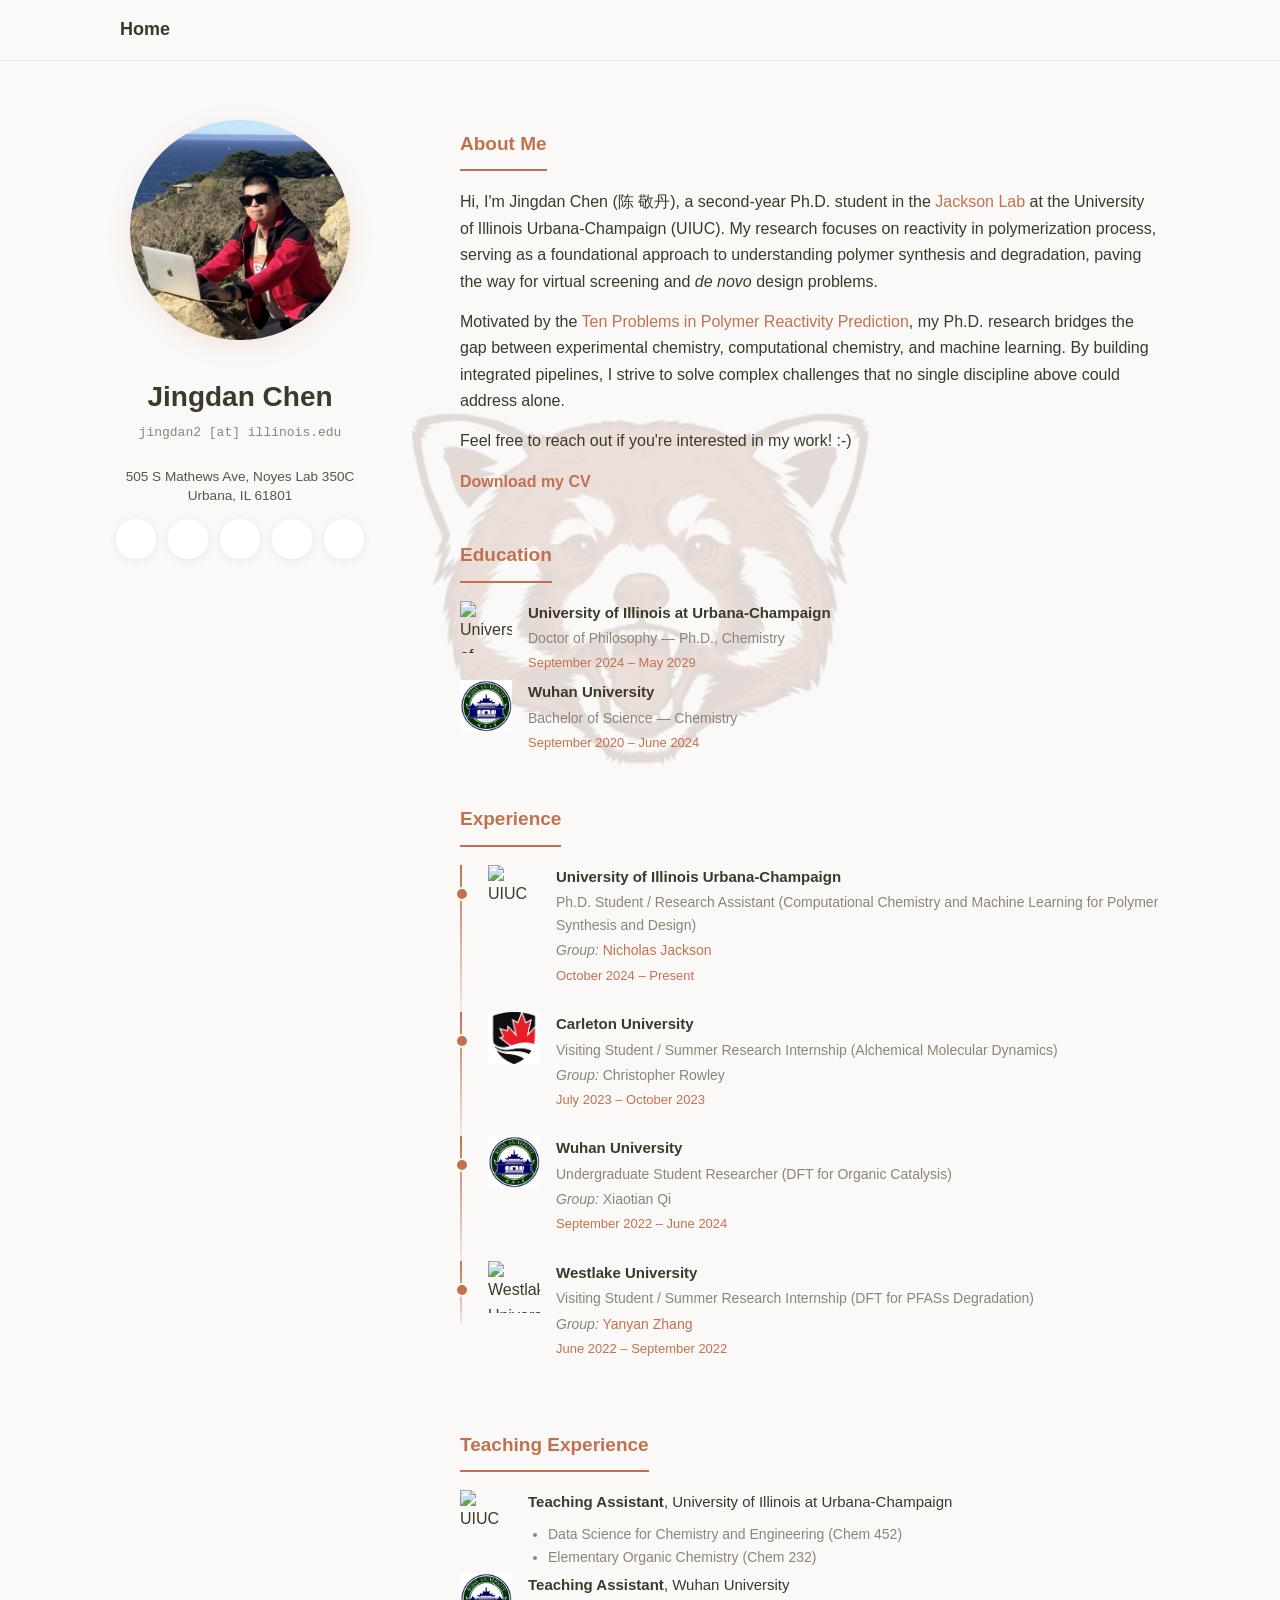
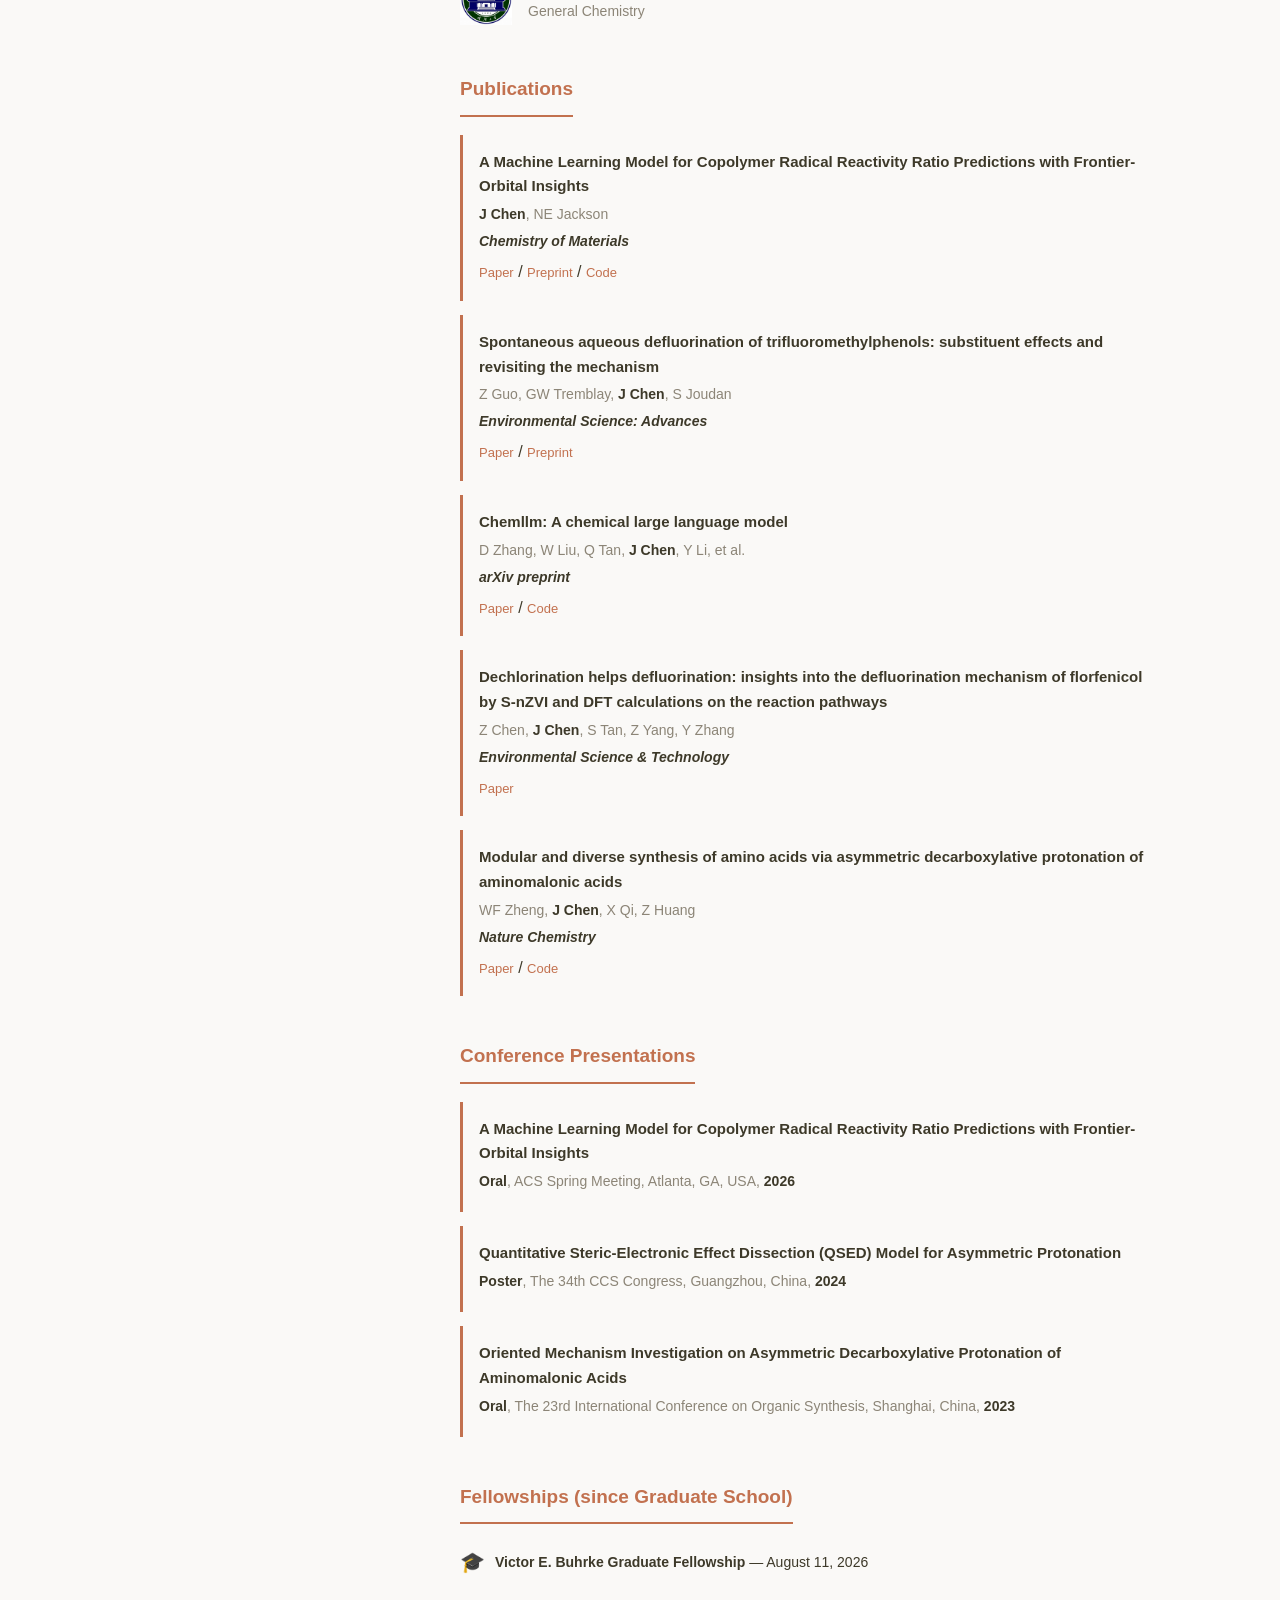
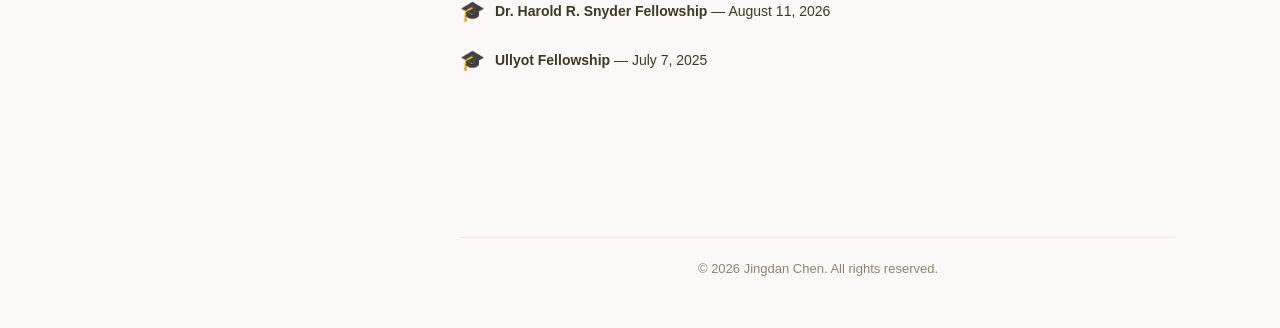
==== commit bcd8703e: "Update fellowships and remove visitor map" ====
--- a/index.html
+++ b/index.html
@@ -8,6 +8,7 @@
   <meta http-equiv="X-UA-Compatible" content="IE=edge">
   <meta name="viewport" content="width=device-width, initial-scale=1, viewport-fit=cover">
   <meta name="description" content="Jingdan Chen (陈 敬丹) is a Ph.D. student in Chemistry at the University of Illinois Urbana-Champaign, working in the Jackson Lab on computational chemistry and ML guided polymer reactivity research.">
+  <meta name="google-site-verification" content="uCNciAhG7l9vA8vhRZbupOCot-Zz47E23IfZP2dzk0s" />
 
   <meta name="keywords" content="Jingdan Chen, 陈 敬丹, University of Illinois Urbana-Champaign, UIUC, Jackson Lab, Computational Chemistry, Machine Learning, Polymer Reactivity, Chemistry">
 
@@ -68,7 +69,7 @@
           <a href="mailto:jingdan2@illinois.edu" title="Email">
             <i class="fa-solid fa-envelope"></i>
           </a>
-          <a href="https://scholar.google.co.za/citations?user=YtzG3aMAAAAJ&hl=ja" title="Google Scholar">
+          <a href="https://scholar.google.co.za/citations?user=YtzG3aMAAAAJ&hl=en" title="Google Scholar">
             <i class="ai ai-google-scholar"></i>
           </a>
           <a href="https://github.com/Jingdan-Chen" title="GitHub">
@@ -82,10 +83,6 @@
           </a>
         </div>
 
-        <div class="visitor-map sidebar-map">
-          <img id="clustrmap-sidebar" src="https://www.clustrmaps.com/map_v2.png?cl=c2714f&w=240&t=tt&d=2TdrBvABEGrBC_bDnUoKBxbOtj0sjGIy1JJrExxZxZM&co=faf9f7&ct=3d3929" alt="ClustrMaps" />
-        </div>
-
       </div>
     </header>
 
@@ -102,7 +99,7 @@
 
           <p>Feel free to reach out if you're interested in my work! :-)</p>
 
-          <p><strong><a href="assets/cv/jingdan_CV.pdf" target="_blank">Download my CV</a></strong></p>
+          <p><strong><a href="assets/documents/jingdan-chen-academic-profile.pdf" target="_blank" rel="noopener">Download my CV</a></strong></p>
         </div>
       </div>
 
@@ -338,6 +335,16 @@
         <h3 class="section-title">Fellowships (since Graduate School)</h3>
         <div class="section-body">
           <div class="awards-grid">
+            <!-- Original award record: Buhrke Fellowship Match Chem, Aug. 11, 2026 -->
+            <div class="award-item">
+              <span class="award-icon">🎓</span>
+              <div class="award-text"><strong>Victor E. Buhrke Graduate Fellowship</strong> — August 11, 2026</div>
+            </div>
+            <!-- Original award record: Snyder Grad Fellowship Provost Mtch, Aug. 11, 2026 -->
+            <div class="award-item">
+              <span class="award-icon">🎓</span>
+              <div class="award-text"><strong>Dr. Harold R. Snyder Fellowship</strong> — August 11, 2026</div>
+            </div>
             <div class="award-item">
               <span class="award-icon">🎓</span>
               <div class="award-text"><strong>Ullyot Fellowship</strong> — July 7, 2025</div>
@@ -360,29 +367,6 @@
       const themeToggle = document.getElementById('themeToggle');
       const icon = themeToggle.querySelector('i');
       
-      // Function to update map based on current theme
-      function updateMap(isDark) {
-      // Updated the 'd' parameter to match your current ClustrMaps code
-      const MAP_BASE = 'https://www.clustrmaps.com/map_v2.png?w=240&t=tt&d=1By7uMfeGG8iDZmbum8LdR3o3FRxBc4F_gVWcqkBtHI';
-      const co = isDark ? '1a1917' : 'faf9f7';
-      const cl = isDark ? 'e28a67' : 'c2714f';
-      const ct = isDark ? 'd1cec7' : '3d3929';
-      
-      const img = document.getElementById('clustrmap-sidebar');
-      if (img) {
-        img.src = MAP_BASE + '&cl=' + cl + '&co=' + co + '&ct=' + ct;
-        // 确保图片被包裹在链接中
-        if (!img.parentElement || img.parentElement.tagName !== 'A') {
-          const link = document.createElement('a');
-          // Updated the href site ID to match your current profile
-          link.href = 'https://clustrmaps.com/site/1c9op';
-          link.title = 'ClustrMaps';
-          img.parentNode.insertBefore(link, img);
-          link.appendChild(img);
-        }
-      }
-    }
-
       function setTheme(isDark) {
         if (isDark) {
           document.documentElement.setAttribute('data-theme', 'dark');
@@ -393,7 +377,6 @@
           icon.classList.replace('fa-sun', 'fa-moon');
           localStorage.setItem('theme', 'light');
         }
-        updateMap(isDark);
       }
 
       // Initial theme setup
--- a/assets/css/style-no-dark-mode_old.css
+++ b/assets/css/style-no-dark-mode_old.css
@@ -0,0 +1,466 @@
+/* ============================================
+   Theme A: "Claude Warmth" — 温暖两栏风格
+   Claude warm terracotta palette + two-column layout
+   ============================================ */
+
+body.theme-claude {
+  background-color: #FAF9F7;
+  color: #3D3929;
+  font-family: "Inter", -apple-system, BlinkMacSystemFont, sans-serif;
+  font-size: 16px;
+  line-height: 1.65;
+  font-weight: 400;
+  padding: 0;
+}
+
+/* --- Theme Switcher --- */
+body.theme-claude .theme-switcher {
+  position: fixed;
+  bottom: 24px;
+  right: 24px;
+  z-index: 1000;
+  display: flex;
+  gap: 8px;
+  background: #FFFFFF;
+  padding: 8px 12px;
+  border-radius: 50px;
+  box-shadow: 0 2px 12px rgba(61, 57, 41, 0.12);
+}
+
+body.theme-claude .theme-btn {
+  width: 28px;
+  height: 28px;
+  border: 2px solid transparent;
+  border-radius: 50%;
+  cursor: pointer;
+  background: none;
+  padding: 0;
+  display: flex;
+  align-items: center;
+  justify-content: center;
+  transition: border-color 0.2s ease;
+}
+
+body.theme-claude .theme-btn.active {
+  border-color: #C2714F;
+}
+
+body.theme-claude .theme-dot {
+  width: 16px;
+  height: 16px;
+  border-radius: 50%;
+  display: block;
+}
+
+body.theme-claude .dot-claude { background: #C2714F; }
+body.theme-claude .dot-apple  { background: #0071E3; }
+body.theme-claude .dot-fusion { background: #B5654A; }
+
+/* --- Wrapper: two-column layout --- */
+body.theme-claude .wrapper {
+  max-width: 1120px;
+  width: 100%;
+  margin: 0 auto;
+  display: flex;
+  flex-wrap: wrap;
+  align-items: flex-start;
+  min-height: 100vh;
+}
+
+/* --- Sidebar: sticky, top-aligned --- */
+body.theme-claude .sidebar {
+  width: 320px;
+  flex-shrink: 0;
+  position: fixed; /* 从 sticky 改为 fixed，确保完全固定 */
+  left: calc(50% - 560px); /* 560px 是 wrapper 最大宽度 1120px 的一半 */
+  top: 0;
+  height: 100vh;
+  overflow-y: auto;
+  text-align: center;
+  box-sizing: border-box;
+  display: flex;
+  flex-direction: column;
+  justify-content: flex-start;
+  align-items: center;
+  padding-top: 120px; /* 从 80px 增加到 120px */
+  z-index: 10;
+}
+
+/* 当屏幕宽度小于 wrapper 最大宽度时，固定在左侧 */
+@media (max-width: 1120px) {
+  body.theme-claude .sidebar {
+    left: 0;
+  }
+}
+
+body.theme-claude .profile-card {
+  padding: 0 20px;
+  width: 100%;
+  box-sizing: border-box;
+}
+
+body.theme-claude .image.avatar {
+  margin: 0 auto 32px;
+  display: block;
+}
+
+body.theme-claude .image.avatar img {
+  width: 220px;
+  height: 220px;
+  border-radius: 50%;
+  padding: 0;
+  box-shadow: 0 6px 24px rgba(194, 113, 79, 0.15);
+  object-fit: cover;
+}
+
+body.theme-claude .site-name {
+  font-size: 28px;
+  font-weight: 700;
+  color: #3D3929;
+  margin: 0 0 8px;
+  line-height: 1.2;
+}
+
+body.theme-claude .site-email {
+  font-size: 13px;
+  color: #8C8577;
+  font-family: "Ubuntu Mono", "SF Mono", monospace;
+  margin: 0 0 24px;
+  word-break: break-all;
+}
+
+/* --- Social Icons: single row --- */
+body.theme-claude .social-icons {
+  display: flex;
+  justify-content: center;
+  gap: 12px;
+  margin-bottom: 0;
+  flex-wrap: wrap;
+}
+
+body.theme-claude .social-icons a {
+  display: inline-flex;
+  align-items: center;
+  justify-content: center;
+  width: 40px;
+  height: 40px;
+  border-radius: 50%;
+  background: #FFFFFF;
+  color: #8B7355 !important;
+  font-size: 1.1rem;
+  line-height: 1;
+  margin: 0;
+  box-shadow: 0 2px 8px rgba(61, 57, 41, 0.08);
+  transition: all 0.2s ease;
+}
+
+body.theme-claude .social-icons a:hover {
+  background: #C2714F;
+  color: #FFFFFF !important;
+  transform: translateY(-3px);
+  box-shadow: 0 6px 16px rgba(194, 113, 79, 0.25);
+}
+
+body.theme-claude .social-icons a i {
+  font-size: 1.2rem;
+}
+
+/* --- Main Content: right column --- */
+body.theme-claude .content {
+  flex: 1;
+  min-width: 0;
+  padding: 120px 40px 80px 60px; /* 顶部内边距从 80px 增加到 120px */
+  box-sizing: border-box;
+  margin-left: 320px; /* 为固定的侧边栏留出空间 */
+}
+
+/* --- Sections --- */
+body.theme-claude .section {
+  margin-bottom: 44px;
+  opacity: 0;
+  transform: translateY(12px);
+  transition: opacity 0.45s ease, transform 0.45s ease;
+}
+
+body.theme-claude .section.visible {
+  opacity: 1;
+  transform: translateY(0);
+}
+
+body.theme-claude .section-title {
+  font-size: 19px;
+  font-weight: 600;
+  color: #C2714F;
+  margin: 0 0 18px;
+  padding-bottom: 10px;
+  border-bottom: 2px solid #C2714F;
+  display: inline-block;
+}
+
+body.theme-claude .section-body {
+  color: #3D3929;
+}
+
+body.theme-claude .section-body p {
+  margin: 0 0 14px;
+}
+
+body.theme-claude .section-body a {
+  color: #C2714F;
+  text-decoration: none;
+  transition: color 0.2s ease;
+}
+
+body.theme-claude .section-body a:hover {
+  color: #9A4F38;
+}
+
+/* --- Cards: no background, clean --- */
+body.theme-claude .card {
+  background: transparent;
+  border-radius: 0;
+  padding: 0;
+  margin-bottom: 0;
+  box-shadow: none;
+}
+
+/* --- Timeline items (Education & Experience) --- */
+body.theme-claude .timeline-item {
+  position: relative;
+  margin-left: 20px;
+  padding-left: 8px;
+  padding-bottom: 20px;
+}
+
+body.theme-claude .timeline-item::before {
+  content: '';
+  position: absolute;
+  left: -20px;
+  top: 0;
+  bottom: 0;
+  width: 2px;
+  background: linear-gradient(to bottom, #C2714F, rgba(194, 113, 79, 0.12));
+}
+
+body.theme-claude .timeline-item:last-child::before {
+  bottom: 50%;
+}
+
+body.theme-claude .timeline-item::after {
+  content: '';
+  position: absolute;
+  left: -25px;
+  top: 22px;
+  width: 10px;
+  height: 10px;
+  border-radius: 50%;
+  background: #C2714F;
+  border: 2px solid #FAF9F7;
+}
+
+body.theme-claude .experience-item {
+  display: flex;
+  align-items: flex-start;
+  margin-bottom: 0;
+  padding-bottom: 4px;
+}
+
+body.theme-claude .institution-logo {
+  width: 52px;
+  height: 52px;
+  object-fit: contain;
+  margin-right: 16px;
+  flex-shrink: 0;
+}
+
+body.theme-claude .experience-content {
+  flex: 1;
+}
+
+body.theme-claude .experience-content p {
+  margin: 0 0 2px;
+}
+
+body.theme-claude .exp-title {
+  font-size: 15px;
+  color: #3D3929;
+}
+
+body.theme-claude .exp-detail {
+  font-size: 14px;
+  color: #8C8577;
+}
+
+body.theme-claude .exp-period {
+  font-size: 13px;
+  color: #8B7355;
+  font-weight: 500;
+}
+
+/* --- Project card --- */
+body.theme-claude .project-card {
+  font-size: 15px;
+  line-height: 1.6;
+}
+
+/* --- Publications --- */
+body.theme-claude .publications {
+  margin-top: 0;
+}
+
+body.theme-claude .publications ol.bibliography {
+  list-style: none;
+  padding: 0;
+  margin: 0;
+}
+
+body.theme-claude .publications ol.bibliography li {
+  padding: 15px 0 15px 16px;
+  border-left: 3px solid #C2714F;
+  margin-bottom: 14px;
+  min-height: auto;
+}
+
+body.theme-claude .pub-row {
+  display: block;
+}
+
+body.theme-claude .pub-content {
+  padding: 0;
+}
+
+body.theme-claude .publications ol.bibliography li .title {
+  font-weight: 600;
+  font-size: 15px;
+  color: #3D3929;
+  margin-bottom: 4px;
+}
+
+body.theme-claude .publications ol.bibliography li .author {
+  font-size: 14px;
+  color: #8C8577;
+  margin-bottom: 4px;
+}
+
+body.theme-claude .publications ol.bibliography li .periodical {
+  font-size: 14px;
+  color: #8B7355;
+  margin-bottom: 6px;
+}
+
+body.theme-claude .publications ol.bibliography li .links a {
+  color: #C2714F;
+  font-size: 13px;
+  font-weight: 500;
+}
+
+body.theme-claude .publications ol.bibliography li .links a:hover {
+  color: #9A4F38;
+}
+
+/* --- Awards --- */
+body.theme-claude .awards-grid {
+  display: flex;
+  flex-direction: column;
+  gap: 8px;
+}
+
+body.theme-claude .award-item {
+  display: flex;
+  align-items: center;
+  gap: 10px;
+  background: transparent;
+  padding: 4px 0;
+}
+
+body.theme-claude .award-icon {
+  font-size: 20px;
+  flex-shrink: 0;
+}
+
+body.theme-claude .award-text {
+  font-size: 14px;
+  color: #3D3929;
+}
+
+body.theme-claude .award-text a {
+  color: #C2714F;
+}
+
+/* --- Footer --- */
+body.theme-claude .site-footer {
+  position: static !important;
+  float: none !important;
+  width: 100%;
+  flex-basis: 100%;
+  text-align: center;
+  padding: 32px 24px 40px 380px; /* 增加左边距以避开固定的侧边栏 (320px + 60px content padding) */
+  border-top: none !important;
+  box-sizing: border-box;
+}
+
+body.theme-claude .site-footer p {
+  font-size: 13px;
+  color: #8C8577;
+  margin: 0;
+}
+
+/* --- Headings override --- */
+body.theme-claude h1,
+body.theme-claude h2,
+body.theme-claude h3,
+body.theme-claude h4 {
+  color: #3D3929;
+}
+
+body.theme-claude strong {
+  color: #3D3929;
+}
+
+/* --- Responsive --- */
+@media (max-width: 1080px) {
+  body.theme-claude .wrapper {
+    width: 100%;
+    flex-direction: column;
+    padding: 0 20px;
+    box-sizing: border-box;
+  }
+
+  body.theme-claude .sidebar {
+    width: 100%;
+    position: static;
+    height: auto;
+    padding: 48px 0 24px;
+    overflow: visible;
+    margin-left: 0;
+  }
+
+  body.theme-claude .content {
+    padding: 32px 0 48px;
+    margin-left: 0;
+  }
+
+  body.theme-claude .site-footer {
+    padding: 32px 0;
+  }
+
+  body.theme-claude .image.avatar img {
+    width: 140px;
+    height: 140px;
+  }
+
+  body.theme-claude .theme-switcher {
+    bottom: 16px;
+    right: 16px;
+  }
+}
+
+@media (max-width: 480px) {
+  body.theme-claude .card {
+    padding: 14px 16px;
+  }
+
+  body.theme-claude .section {
+    margin-bottom: 32px;
+  }
+}
--- a/assets/css/theme-claude.css
+++ b/assets/css/theme-claude.css
@@ -286,42 +286,6 @@
   flex-wrap: wrap;
 }
 
-/* --- Sidebar visitor map --- */
-body.theme-claude .sidebar-map {
-  display: flex;
-  justify-content: center;
-  align-items: center;
-  margin: 48px auto 0;
-  width: 240px; /* 调整宽度以对齐文字边缘 */
-  background-color: transparent;
-  border: none; /* 移除边框 */
-  border-radius: 12px;
-  box-shadow: none; /* 移除阴影 */
-  transition: all 0.3s ease;
-  box-sizing: border-box;
-  overflow: hidden;
-  line-height: 0;
-}
-
-body.theme-claude .sidebar-map:hover {
-  transform: translateY(-4px);
-  /* 悬浮时可以保留轻微的阴影或不加，这里先移除以保持极简 */
-}
-
-body.theme-claude .sidebar-map img,
-body.theme-claude .sidebar-map canvas {
-  max-width: 100%;
-  width: 100%;
-  height: auto !important;
-  display: block;
-  border: none;
-}
-
-/* Hide footer map for Claude theme */
-body.theme-claude .site-footer .visitor-map {
-  display: none;
-}
-
 body.theme-claude .social-icons a {
   display: inline-flex;
   align-items: center;
@@ -600,22 +564,6 @@
   display: block; /* 恢复为块级元素以覆盖整个右侧宽度 */
 }
 
-body.theme-claude .visitor-map {
-  margin-bottom: 16px;
-}
-
-body.theme-claude .visitor-map img {
-  max-width: 240px;
-  width: 100%;
-  border-radius: 10px;
-  box-shadow: 0 2px 10px rgba(194, 113, 79, 0.12);
-  transition: box-shadow 0.2s ease;
-}
-
-body.theme-claude .visitor-map img:hover {
-  box-shadow: 0 4px 16px rgba(194, 113, 79, 0.2);
-}
-
 /* --- Headings override --- */
 body.theme-claude h1,
 body.theme-claude h2,
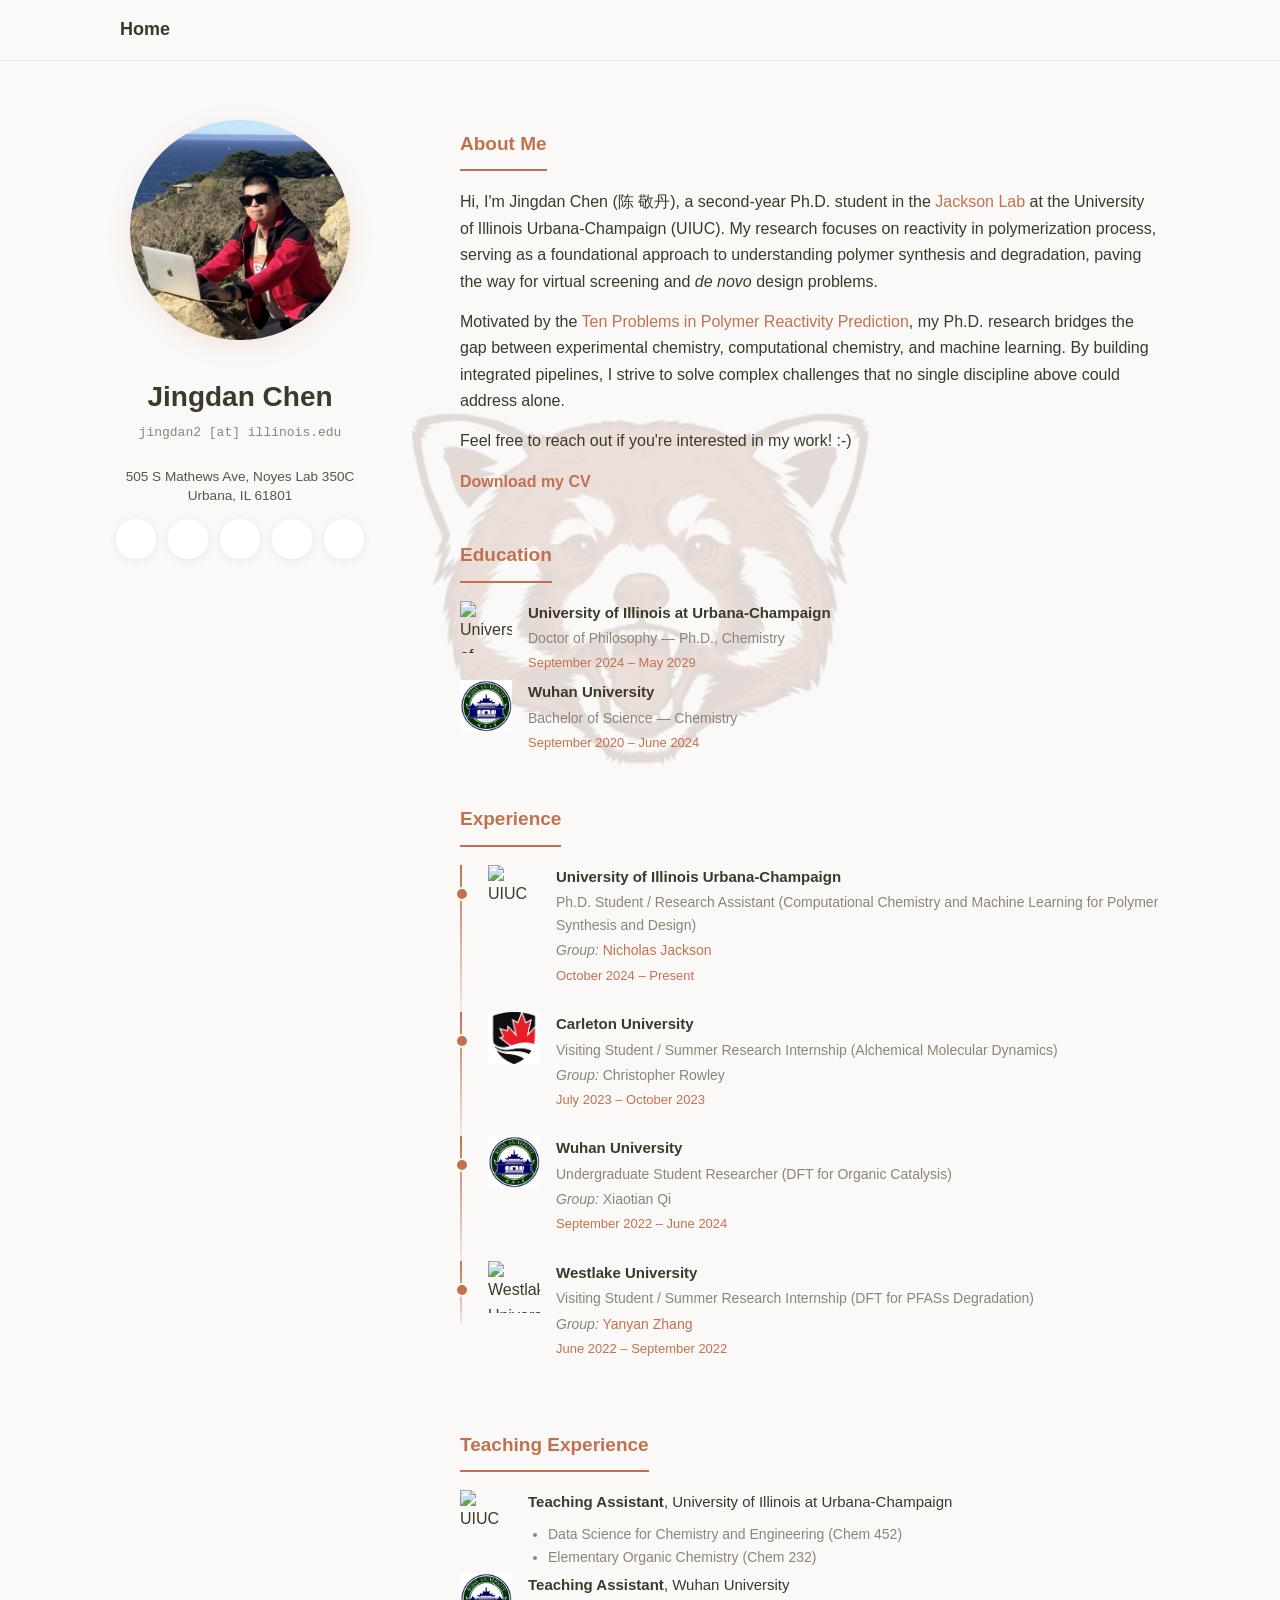
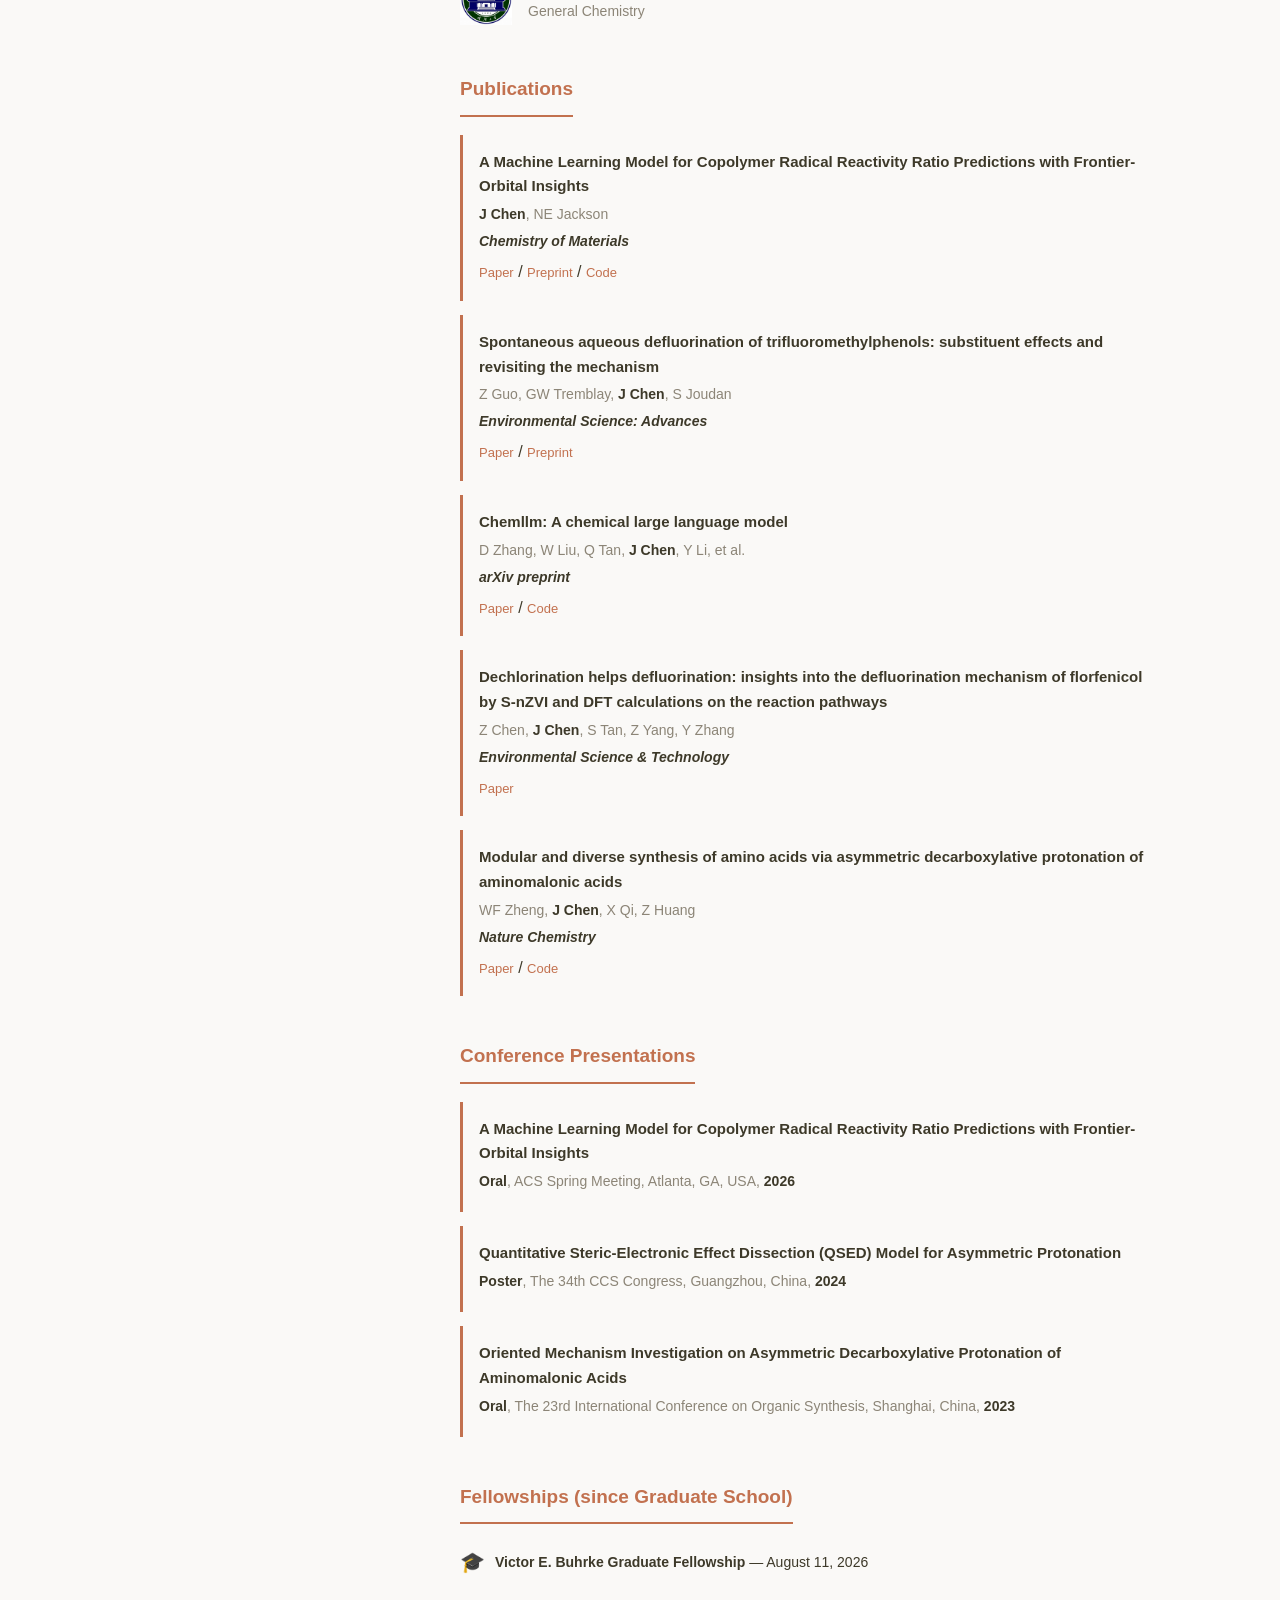
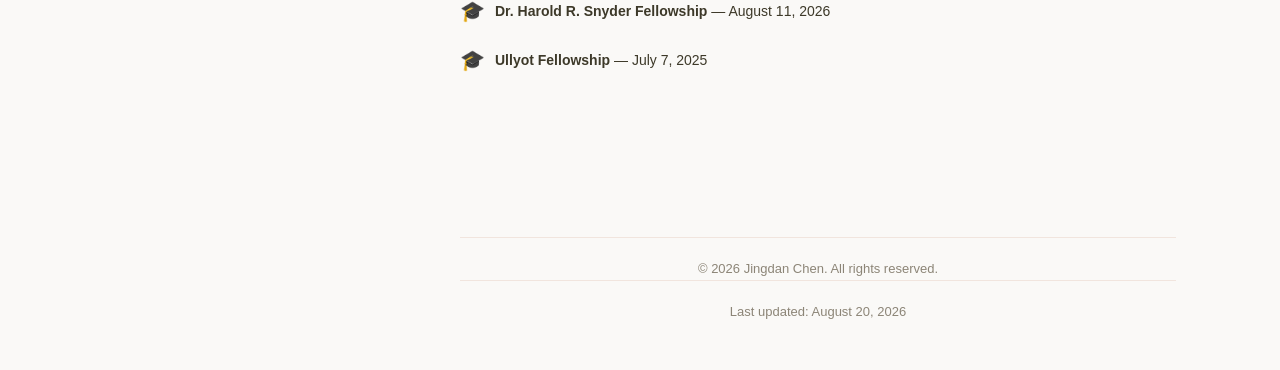
==== commit e8f15acc: "Add website update timestamp" ====
--- a/index.html
+++ b/index.html
@@ -357,6 +357,7 @@
 
     <footer class="site-footer">
       <p>&copy; 2026 Jingdan Chen. All rights reserved.</p>
+      <p>Last updated: August 20, 2026</p>
     </footer>
   </div>
 
